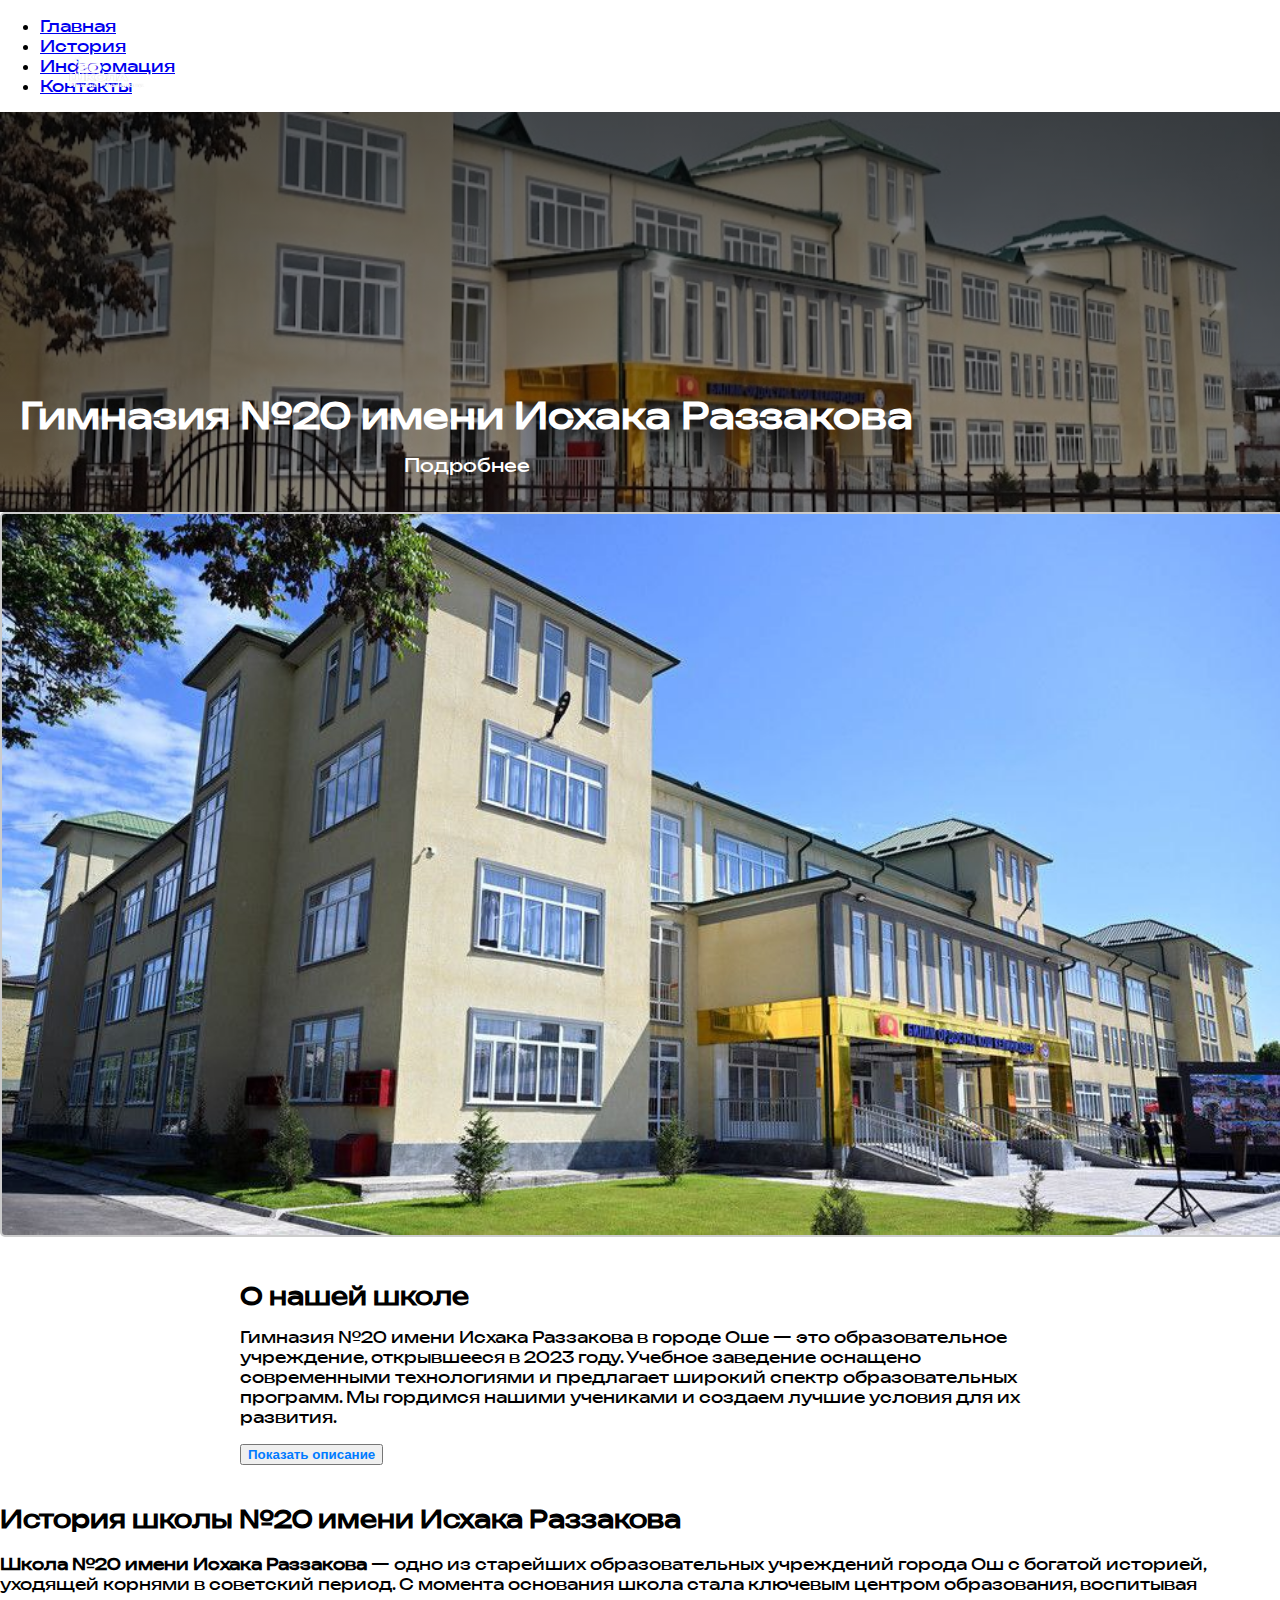
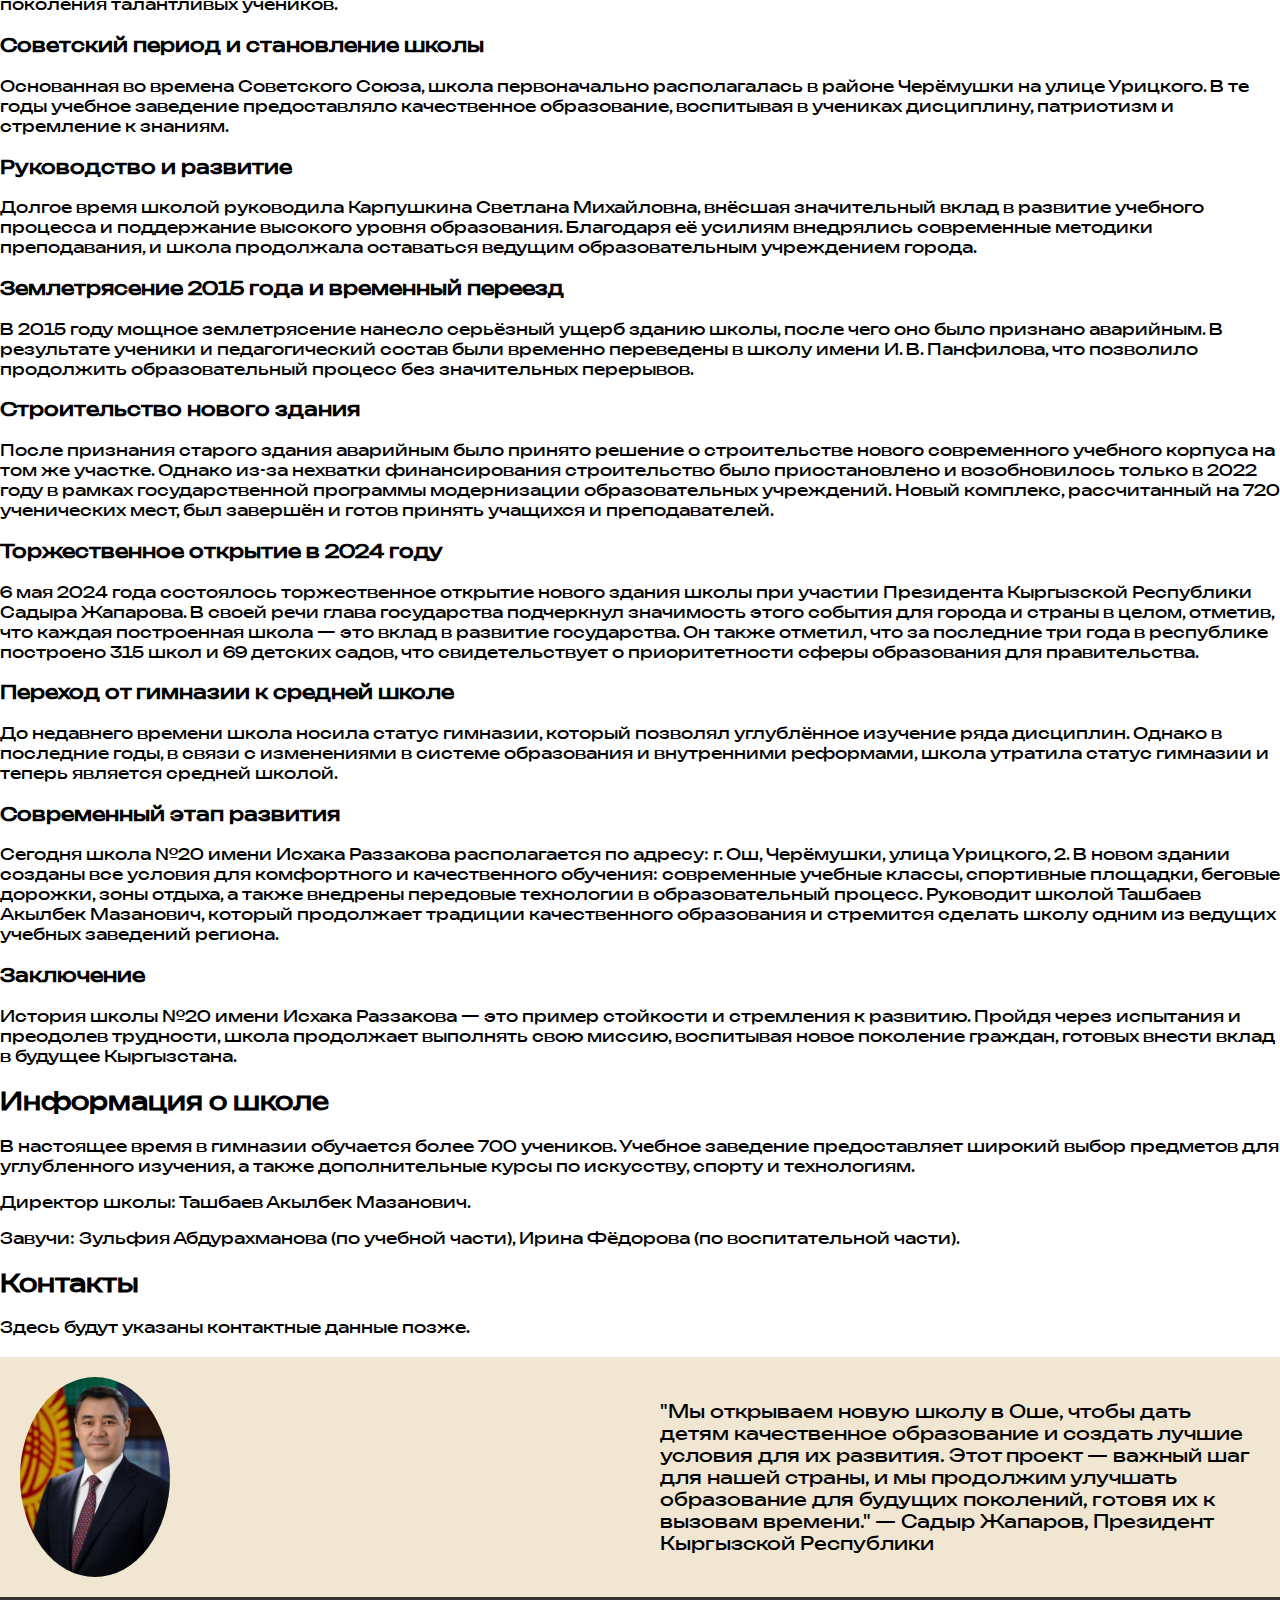
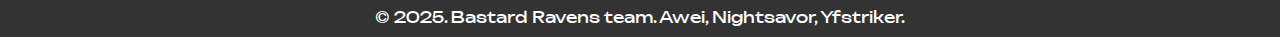
==== index.html @ 21bf3f3e "Update index.html" ====
<!DOCTYPE html>
<html lang="ru">
<head>
    <meta charset="UTF-8">
    <meta name="viewport" content="width=device-width, initial-scale=1.0">
    <title>Школа №20</title>
    <link rel="stylesheet" href="style.css">
</head>
<body>

    <!-- Меню навигации -->
    <header>
        <nav class="navbar">
            <ul>
                <li><a href="#home">Главная</a></li>
                <li><a href="#history">История</a></li>
                <li><a href="#info">Информация</a></li>
                <li><a href="#contact">Контакты</a></li>
            </ul>
        </nav>
    </header>

    <!-- Логотип -->
    <div class="logo">
        <img src="school-logo.png" alt="Школа №20">
    </div>

    <!-- Главная картинка -->
    <div class="main-image" style="background-image: url('school.jpg');">
        <div class="title">
            <h1>Гимназия №20 имени Исхака Раззакова</h1>
            <p><a href="#about-school">Подробнее</a></p>
        </div>
    </div>

    <!-- Слайдшоу -->
    <div class="slideshow-container">
        <div class="mySlides fade">
            <img src="Photo1.jpg" alt="Фотография 1">
        </div>
        <div class="mySlides fade">
            <img src="Photo2.jpg" alt="Фотография 2">
        </div>
        <div class="mySlides fade">
            <img src="school.jpg" alt="Фото школы">
        </div>
    </div>

    <!-- Блок о школе -->
    <div class="about-school" id="about-school">
        <h2>О нашей школе</h2>
        <p>Гимназия №20 имени Исхака Раззакова в городе Оше — это образовательное учреждение, открывшееся в 2023 году. Учебное заведение оснащено современными технологиями и предлагает широкий спектр образовательных программ. Мы гордимся нашими учениками и создаем лучшие условия для их развития.</p>
        <button class="full-description-toggle">Показать описание</button>
        <div class="full-description">
            <p>В день открытия гимназии, Президент Кыргызской Республики Садыр Жапаров отметил важность этого проекта для региона и страны в целом. Он подчеркнул, что образование — это основа будущего и призвал поддерживать учебный процесс на высоком уровне. Также, директор школы Ташбаев Акылбек Мазанович поблагодарил всех за поддержку и выразил уверенность в успешном развитии школы.</p>
        </div>
    </div>

    <!-- История школы -->
    <section id="history">
        <div class="section-header">
            <h2>История школы №20 имени Исхака Раззакова</h2>
        </div>
        <div class="section-content">
            <p><strong>Школа №20 имени Исхака Раззакова</strong> — одно из старейших образовательных учреждений города Ош с богатой историей, уходящей корнями в советский период. С момента основания школа стала ключевым центром образования, воспитывая поколения талантливых учеников.</p>
            <h3>Советский период и становление школы</h3>
            <p>Основанная во времена Советского Союза, школа первоначально располагалась в районе Черёмушки на улице Урицкого. В те годы учебное заведение предоставляло качественное образование, воспитывая в учениках дисциплину, патриотизм и стремление к знаниям.</p>

            <h3>Руководство и развитие</h3>
            <p>Долгое время школой руководила Карпушкина Светлана Михайловна, внёсшая значительный вклад в развитие учебного процесса и поддержание высокого уровня образования. Благодаря её усилиям внедрялись современные методики преподавания, и школа продолжала оставаться ведущим образовательным учреждением города.</p>

            <h3>Землетрясение 2015 года и временный переезд</h3>
            <p>В 2015 году мощное землетрясение нанесло серьёзный ущерб зданию школы, после чего оно было признано аварийным. В результате ученики и педагогический состав были временно переведены в школу имени И. В. Панфилова, что позволило продолжить образовательный процесс без значительных перерывов.</p>

            <h3>Строительство нового здания</h3>
            <p>После признания старого здания аварийным было принято решение о строительстве нового современного учебного корпуса на том же участке. Однако из-за нехватки финансирования строительство было приостановлено и возобновилось только в 2022 году в рамках государственной программы модернизации образовательных учреждений. Новый комплекс, рассчитанный на 720 ученических мест, был завершён и готов принять учащихся и преподавателей.</p>

            <h3>Торжественное открытие в 2024 году</h3>
            <p>6 мая 2024 года состоялось торжественное открытие нового здания школы при участии Президента Кыргызской Республики Садыра Жапарова. В своей речи глава государства подчеркнул значимость этого события для города и страны в целом, отметив, что каждая построенная школа — это вклад в развитие государства. Он также отметил, что за последние три года в республике построено 315 школ и 69 детских садов, что свидетельствует о приоритетности сферы образования для правительства.</p>

            <h3>Переход от гимназии к средней школе</h3>
            <p>До недавнего времени школа носила статус гимназии, который позволял углублённое изучение ряда дисциплин. Однако в последние годы, в связи с изменениями в системе образования и внутренними реформами, школа утратила статус гимназии и теперь является средней школой.</p>

            <h3>Современный этап развития</h3>
            <p>Сегодня школа №20 имени Исхака Раззакова располагается по адресу: г. Ош, Черёмушки, улица Урицкого, 2. В новом здании созданы все условия для комфортного и качественного обучения: современные учебные классы, спортивные площадки, беговые дорожки, зоны отдыха, а также внедрены передовые технологии в образовательный процесс. Руководит школой Ташбаев Акылбек Мазанович, который продолжает традиции качественного образования и стремится сделать школу одним из ведущих учебных заведений региона.</p>

            <h3>Заключение</h3>
            <p>История школы №20 имени Исхака Раззакова — это пример стойкости и стремления к развитию. Пройдя через испытания и преодолев трудности, школа продолжает выполнять свою миссию, воспитывая новое поколение граждан, готовых внести вклад в будущее Кыргызстана.</p>
        </div>
    </section>

    <!-- Информация о школе -->
    <section id="info">
        <div class="section-header">
            <h2>Информация о школе</h2>
        </div>
        <div class="section-content">
            <p>В настоящее время в гимназии обучается более 700 учеников. Учебное заведение предоставляет широкий выбор предметов для углубленного изучения, а также дополнительные курсы по искусству, спорту и технологиям.</p>
            <p>Директор школы: Ташбаев Акылбек Мазанович.</p>
            <p>Завучи: Зульфия Абдурахманова (по учебной части), Ирина Фёдорова (по воспитательной части).</p>
        </div>
    </section>

    <!-- Контакты -->
    <section id="contact">
        <div class="section-header">
            <h2>Контакты</h2>
        </div>
        <div class="section-content">
            <p>Здесь будут указаны контактные данные позже.</p>
        </div>
    </section>

    <!-- Фото президента с цитатой -->
    <div class="president-block">
        <img src="OgDaddy.jpg" alt="Президент" class="president-photo">
        <div class="quote">
            <p>"Мы открываем новую школу в Оше, чтобы дать детям качественное образование и создать лучшие условия для их развития. Этот проект — важный шаг для нашей страны, и мы продолжим улучшать образование для будущих поколений, готовя их к вызовам времени." — Садыр Жапаров, Президент Кыргызской Республики</p>
        </div>
    </div>

    <!-- Футер -->
    <footer>
        <p>&copy; 2025. Bastard Ravens team. Awei, Nightsavor, Yfstriker.</p>
    </footer>

    <script src="script.js"></script>
</body>
                                                                                                                                                                                                                                                                                                            </html>
---- style.css ----
/* Подключение шрифта */
@font-face {
    font-family: 'Bounded-Regular';
    src: url('Bounded-Regular.woff') format('woff');
    font-weight: normal;
    font-style: normal;
}

/* Общие стили */
body {
    font-family: 'Bounded-Regular', sans-serif;
    margin: 0;
    padding: 0;
    box-sizing: border-box;
    background-color: white;
    animation: fadeIn 0.3s ease-in-out;
}

/* Логотип */
.logo img {
    width: 150px;
    height: auto;
    position: absolute;
    top: 15px;
    left: 20px;
    z-index: 2;
}

/* Главная картинка */
.main-image {
    background-size: cover;
    background-position: center;
    height: 400px;
    position: relative;
    display: flex;
    align-items: center;
    justify-content: center;
    text-align: center;
    color: white;
}

.main-image::before {
    content: "";
    position: absolute;
    top: 0;
    left: 0;
    width: 100%;
    height: 100%;
    background: linear-gradient(to bottom, rgba(0, 0, 0, 0.6), rgba(0, 0, 0, 0.3));
    z-index: 1;
}

/* Текст поверх изображения */
.title {
    position: absolute;
    bottom: 20px;
    left: 20px;
    color: white;
    z-index: 2;
}

.title h1 {
    font-size: 36px;
    margin: 0;
}

.title p a {
    color: white;
    font-size: 18px;
    text-decoration: none;
}

/* Слайдшоу */
.slideshow-container {
    max-width: 100%;
    position: relative;
    margin: auto;
}

.mySlides {
    display: none;
    animation: slideFade 1s ease-in-out;
}

.mySlides img {
    width: 100%;
    height: auto;
    border: 2px solid #ccc;
    border-radius: 5px;
}

/* Анимация для слайдов */
@keyframes slideFade {
    from { opacity: 0; }
    to { opacity: 1; }
}

/* Блок о школе */
.about-school {
    padding: 20px;
    background-color: white;
    max-width: 800px;
    margin: auto;
}

.about-school h2 {
    font-size: 24px;
    margin-bottom: 10px;
}

.full-description-toggle {
    color: #007BFF;
    cursor: pointer;
    font-weight: bold;
}

.full-description {
    display: none;
    margin-top: 20px;
    background-color: #f0e6d2;
    padding: 10px;
}

.full-description p {
    margin: 0;
}

/* Блок президента */
.president-block {
    display: flex;
    align-items: center;
    justify-content: space-between;
    margin-top: 20px;
    background-color: #f0e6d2;
    padding: 20px;
}

.president-photo {
    width: 150px;
    height: auto;
    border-radius: 50%;
}

.quote {
    font-size: 18px;
    margin-left: 20px;
    max-width: 600px;
}

/* Футер */
footer {
    background-color: #333;
    color: white;
    text-align: center;
    padding: 10px;
}

footer p {
    margin: 0;
}

/* Анимация появления страницы */
@keyframes fadeIn {
    from { opacity: 0; }
    to { opacity: 1; }
                                                                    }
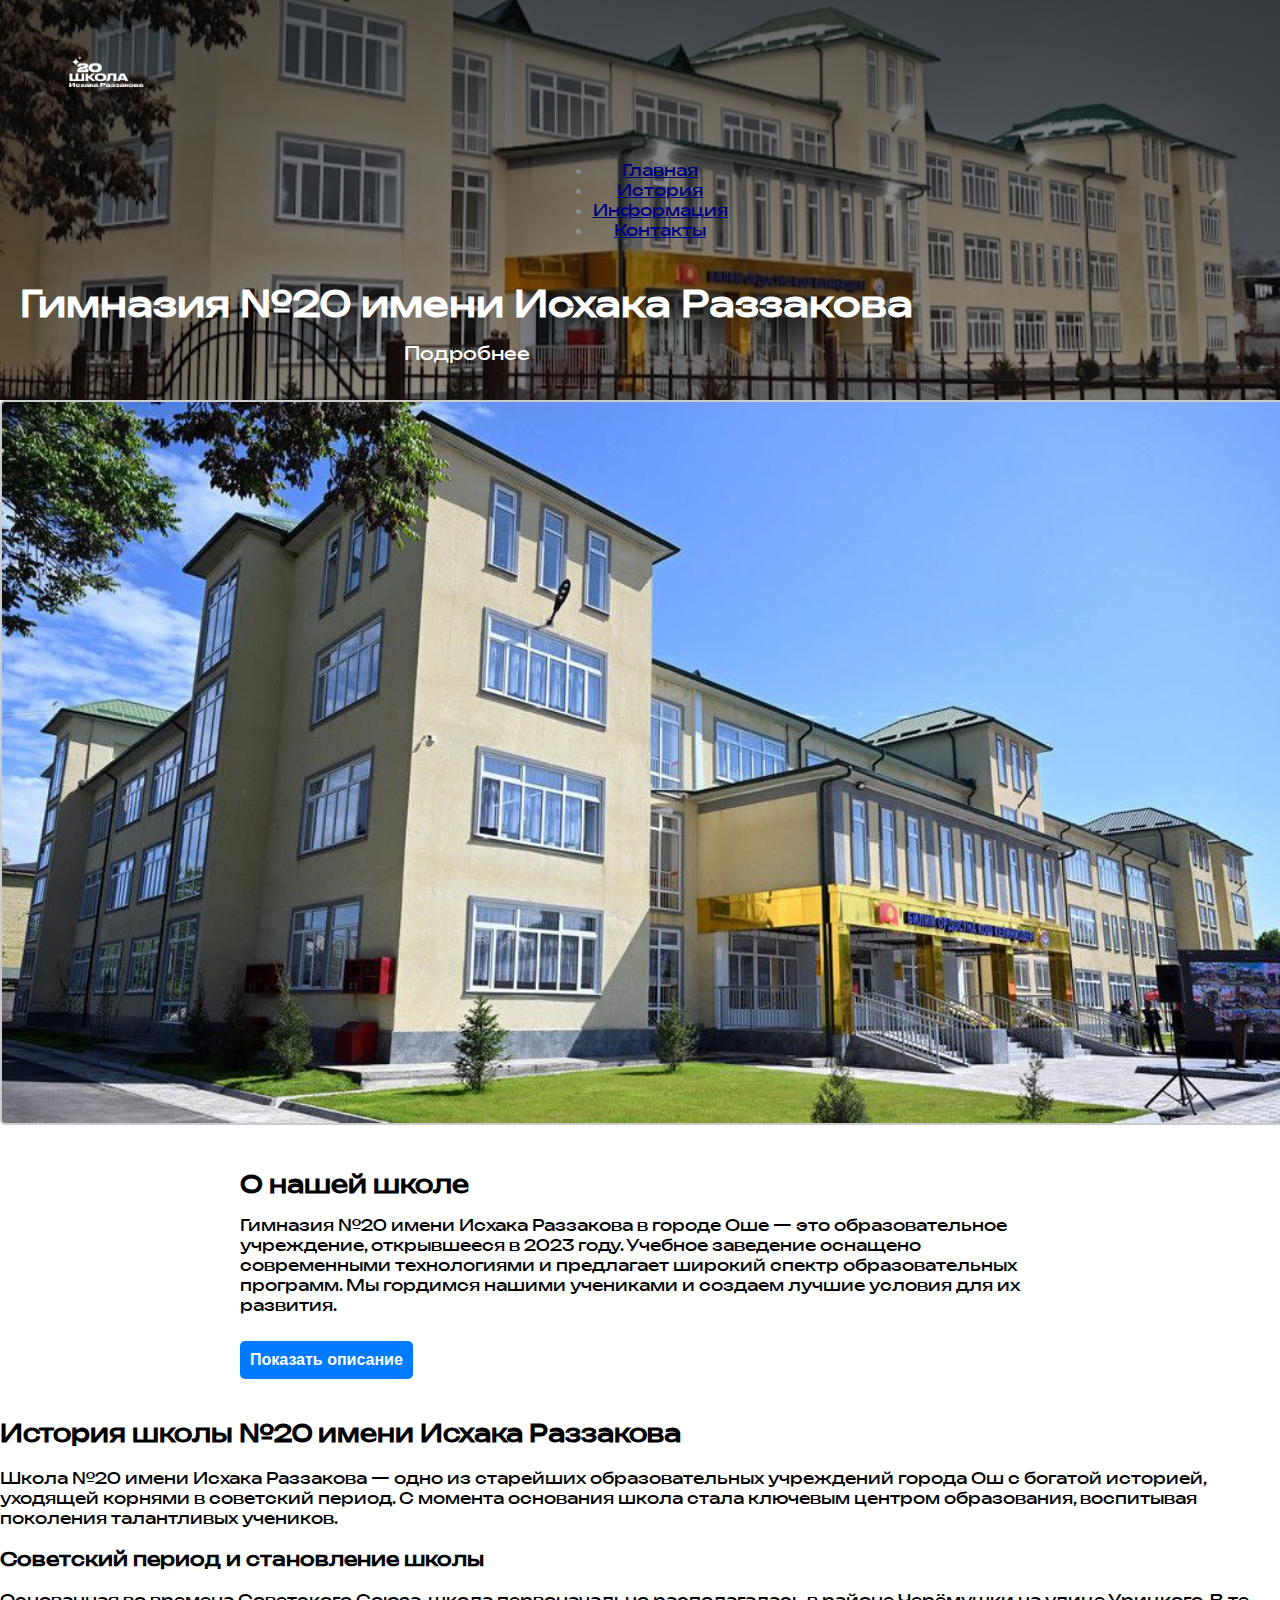
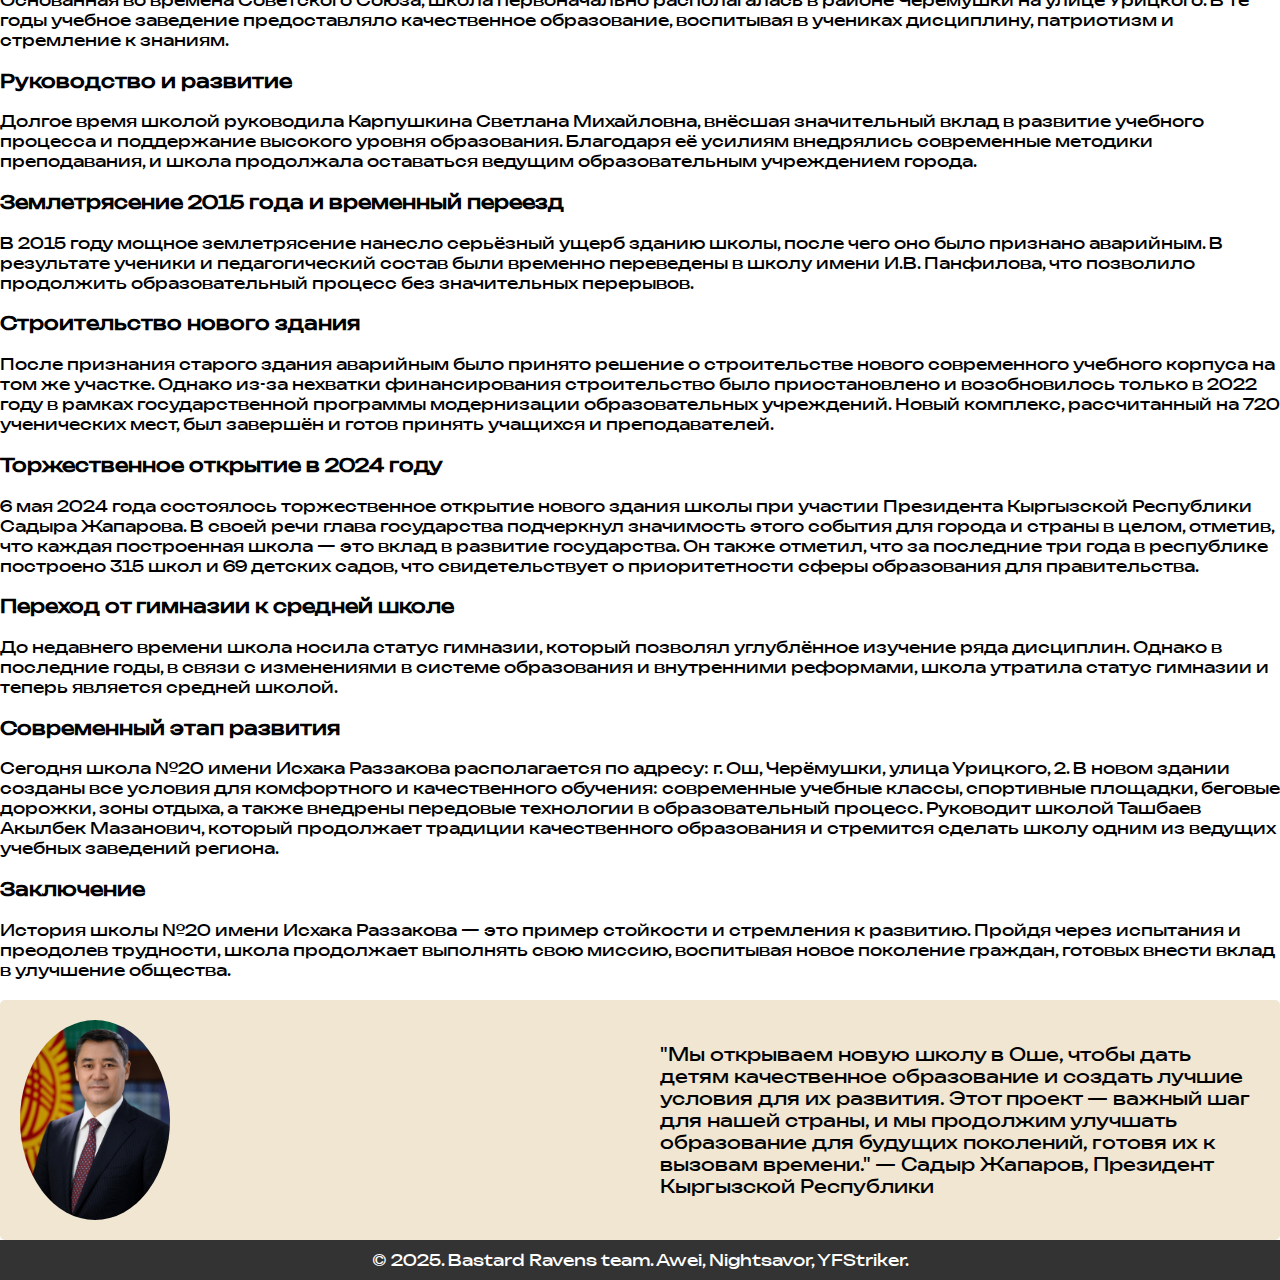
==== commit 774e3e7b: "Update index.html" ====
--- a/index.html
+++ b/index.html
@@ -8,25 +8,23 @@
 </head>
 <body>
 
-    <!-- Меню навигации -->
-    <header>
-        <nav class="navbar">
-            <ul>
-                <li><a href="#home">Главная</a></li>
-                <li><a href="#history">История</a></li>
-                <li><a href="#info">Информация</a></li>
-                <li><a href="#contact">Контакты</a></li>
-            </ul>
-        </nav>
-    </header>
-
     <!-- Логотип -->
     <div class="logo">
         <img src="school-logo.png" alt="Школа №20">
     </div>
 
-    <!-- Главная картинка -->
+    <!-- Главная картинка с меню -->
     <div class="main-image" style="background-image: url('school.jpg');">
+        <header>
+            <nav class="navbar">
+                <ul>
+                    <li><a href="#home">Главная</a></li>
+                    <li><a href="#history">История</a></li>
+                    <li><a href="#info">Информация</a></li>
+                    <li><a href="#contact">Контакты</a></li>
+                </ul>
+            </nav>
+        </header>
         <div class="title">
             <h1>Гимназия №20 имени Исхака Раззакова</h1>
             <p><a href="#about-school">Подробнее</a></p>
@@ -57,59 +55,34 @@
     </div>
 
     <!-- История школы -->
-    <section id="history">
-        <div class="section-header">
-            <h2>История школы №20 имени Исхака Раззакова</h2>
-        </div>
-        <div class="section-content">
-            <p><strong>Школа №20 имени Исхака Раззакова</strong> — одно из старейших образовательных учреждений города Ош с богатой историей, уходящей корнями в советский период. С момента основания школа стала ключевым центром образования, воспитывая поколения талантливых учеников.</p>
-            <h3>Советский период и становление школы</h3>
-            <p>Основанная во времена Советского Союза, школа первоначально располагалась в районе Черёмушки на улице Урицкого. В те годы учебное заведение предоставляло качественное образование, воспитывая в учениках дисциплину, патриотизм и стремление к знаниям.</p>
+    <div class="history" id="history">
+        <h2>История школы №20 имени Исхака Раззакова</h2>
+        <p>Школа №20 имени Исхака Раззакова — одно из старейших образовательных учреждений города Ош с богатой историей, уходящей корнями в советский период. С момента основания школа стала ключевым центром образования, воспитывая поколения талантливых учеников.</p>
 
-            <h3>Руководство и развитие</h3>
-            <p>Долгое время школой руководила Карпушкина Светлана Михайловна, внёсшая значительный вклад в развитие учебного процесса и поддержание высокого уровня образования. Благодаря её усилиям внедрялись современные методики преподавания, и школа продолжала оставаться ведущим образовательным учреждением города.</p>
+        <h3>Советский период и становление школы</h3>
+        <p>Основанная во времена Советского Союза, школа первоначально располагалась в районе Черёмушки на улице Урицкого. В те годы учебное заведение предоставляло качественное образование, воспитывая в учениках дисциплину, патриотизм и стремление к знаниям.</p>
 
-            <h3>Землетрясение 2015 года и временный переезд</h3>
-            <p>В 2015 году мощное землетрясение нанесло серьёзный ущерб зданию школы, после чего оно было признано аварийным. В результате ученики и педагогический состав были временно переведены в школу имени И. В. Панфилова, что позволило продолжить образовательный процесс без значительных перерывов.</p>
+        <h3>Руководство и развитие</h3>
+        <p>Долгое время школой руководила Карпушкина Светлана Михайловна, внёсшая значительный вклад в развитие учебного процесса и поддержание высокого уровня образования. Благодаря её усилиям внедрялись современные методики преподавания, и школа продолжала оставаться ведущим образовательным учреждением города.</p>
 
-            <h3>Строительство нового здания</h3>
-            <p>После признания старого здания аварийным было принято решение о строительстве нового современного учебного корпуса на том же участке. Однако из-за нехватки финансирования строительство было приостановлено и возобновилось только в 2022 году в рамках государственной программы модернизации образовательных учреждений. Новый комплекс, рассчитанный на 720 ученических мест, был завершён и готов принять учащихся и преподавателей.</p>
+        <h3>Землетрясение 2015 года и временный переезд</h3>
+        <p>В 2015 году мощное землетрясение нанесло серьёзный ущерб зданию школы, после чего оно было признано аварийным. В результате ученики и педагогический состав были временно переведены в школу имени И.В. Панфилова, что позволило продолжить образовательный процесс без значительных перерывов.</p>
 
-            <h3>Торжественное открытие в 2024 году</h3>
-            <p>6 мая 2024 года состоялось торжественное открытие нового здания школы при участии Президента Кыргызской Республики Садыра Жапарова. В своей речи глава государства подчеркнул значимость этого события для города и страны в целом, отметив, что каждая построенная школа — это вклад в развитие государства. Он также отметил, что за последние три года в республике построено 315 школ и 69 детских садов, что свидетельствует о приоритетности сферы образования для правительства.</p>
+        <h3>Строительство нового здания</h3>
+        <p>После признания старого здания аварийным было принято решение о строительстве нового современного учебного корпуса на том же участке. Однако из-за нехватки финансирования строительство было приостановлено и возобновилось только в 2022 году в рамках государственной программы модернизации образовательных учреждений. Новый комплекс, рассчитанный на 720 ученических мест, был завершён и готов принять учащихся и преподавателей.</p>
 
-            <h3>Переход от гимназии к средней школе</h3>
-            <p>До недавнего времени школа носила статус гимназии, который позволял углублённое изучение ряда дисциплин. Однако в последние годы, в связи с изменениями в системе образования и внутренними реформами, школа утратила статус гимназии и теперь является средней школой.</p>
+        <h3>Торжественное открытие в 2024 году</h3>
+        <p>6 мая 2024 года состоялось торжественное открытие нового здания школы при участии Президента Кыргызской Республики Садыра Жапарова. В своей речи глава государства подчеркнул значимость этого события для города и страны в целом, отметив, что каждая построенная школа — это вклад в развитие государства. Он также отметил, что за последние три года в республике построено 315 школ и 69 детских садов, что свидетельствует о приоритетности сферы образования для правительства.</p>
 
-            <h3>Современный этап развития</h3>
-            <p>Сегодня школа №20 имени Исхака Раззакова располагается по адресу: г. Ош, Черёмушки, улица Урицкого, 2. В новом здании созданы все условия для комфортного и качественного обучения: современные учебные классы, спортивные площадки, беговые дорожки, зоны отдыха, а также внедрены передовые технологии в образовательный процесс. Руководит школой Ташбаев Акылбек Мазанович, который продолжает традиции качественного образования и стремится сделать школу одним из ведущих учебных заведений региона.</p>
+        <h3>Переход от гимназии к средней школе</h3>
+        <p>До недавнего времени школа носила статус гимназии, который позволял углублённое изучение ряда дисциплин. Однако в последние годы, в связи с изменениями в системе образования и внутренними реформами, школа утратила статус гимназии и теперь является средней школой.</p>
 
-            <h3>Заключение</h3>
-            <p>История школы №20 имени Исхака Раззакова — это пример стойкости и стремления к развитию. Пройдя через испытания и преодолев трудности, школа продолжает выполнять свою миссию, воспитывая новое поколение граждан, готовых внести вклад в будущее Кыргызстана.</p>
-        </div>
-    </section>
+        <h3>Современный этап развития</h3>
+        <p>Сегодня школа №20 имени Исхака Раззакова располагается по адресу: г. Ош, Черёмушки, улица Урицкого, 2. В новом здании созданы все условия для комфортного и качественного обучения: современные учебные классы, спортивные площадки, беговые дорожки, зоны отдыха, а также внедрены передовые технологии в образовательный процесс. Руководит школой Ташбаев Акылбек Мазанович, который продолжает традиции качественного образования и стремится сделать школу одним из ведущих учебных заведений региона.</p>
 
-    <!-- Информация о школе -->
-    <section id="info">
-        <div class="section-header">
-            <h2>Информация о школе</h2>
-        </div>
-        <div class="section-content">
-            <p>В настоящее время в гимназии обучается более 700 учеников. Учебное заведение предоставляет широкий выбор предметов для углубленного изучения, а также дополнительные курсы по искусству, спорту и технологиям.</p>
-            <p>Директор школы: Ташбаев Акылбек Мазанович.</p>
-            <p>Завучи: Зульфия Абдурахманова (по учебной части), Ирина Фёдорова (по воспитательной части).</p>
-        </div>
-    </section>
-
-    <!-- Контакты -->
-    <section id="contact">
-        <div class="section-header">
-            <h2>Контакты</h2>
-        </div>
-        <div class="section-content">
-            <p>Здесь будут указаны контактные данные позже.</p>
-        </div>
-    </section>
+        <h3>Заключение</h3>
+        <p>История школы №20 имени Исхака Раззакова — это пример стойкости и стремления к развитию. Пройдя через испытания и преодолев трудности, школа продолжает выполнять свою миссию, воспитывая новое поколение граждан, готовых внести вклад в улучшение общества.</p>
+    </div>
 
     <!-- Фото президента с цитатой -->
     <div class="president-block">
@@ -119,11 +92,10 @@
         </div>
     </div>
 
-    <!-- Футер -->
     <footer>
-        <p>&copy; 2025. Bastard Ravens team. Awei, Nightsavor, Yfstriker.</p>
+        <p>&copy; 2025. Bastard Ravens team. Awei, Nightsavor, YFStriker.</p>
     </footer>
 
     <script src="script.js"></script>
 </body>
-                                                                                                                                                                                                                                                                                                            </html>
+    </html>
--- a/style.css
+++ b/style.css
@@ -8,12 +8,12 @@
 
 /* Общие стили */
 body {
-    font-family: 'Bounded-Regular', sans-serif;
+    font-family: 'Bounded-Regular', sans-serif; /* Шрифт */
     margin: 0;
     padding: 0;
     box-sizing: border-box;
     background-color: white;
-    animation: fadeIn 0.3s ease-in-out;
+    animation: fadeIn 0.3s ease-in-out; /* Плавное появление страницы */
 }
 
 /* Логотип */
@@ -70,6 +70,10 @@
     text-decoration: none;
 }
 
+.title p a:hover {
+    text-decoration: underline;
+}
+
 /* Слайдшоу */
 .slideshow-container {
     max-width: 100%;
@@ -112,6 +116,8 @@
     color: #007BFF;
     cursor: pointer;
     font-weight: bold;
+    display: inline-block;
+    margin-top: 10px;
 }
 
 .full-description {
@@ -133,6 +139,7 @@
     margin-top: 20px;
     background-color: #f0e6d2;
     padding: 20px;
+    border-radius: 5px;
 }
 
 .president-photo {
@@ -163,4 +170,51 @@
 @keyframes fadeIn {
     from { opacity: 0; }
     to { opacity: 1; }
-                                                                    }
+}
+
+/* Плавные переходы для всех элементов */
+* {
+    transition: all 0.3s ease-in-out;
+}
+
+/* Стиль для кнопок с текстами */
+button, .full-description-toggle {
+    cursor: pointer;
+    font-size: 16px;
+    padding: 10px;
+    border: none;
+    background-color: #007BFF;
+    color: white;
+    border-radius: 5px;
+}
+
+button:hover, .full-description-toggle:hover {
+    background-color: #0056b3;
+}
+
+/* Мобильная адаптация */
+@media screen and (max-width: 768px) {
+    .main-image {
+        height: 300px;
+    }
+
+    .title h1 {
+        font-size: 28px;
+    }
+
+    .title p a {
+        font-size: 16px;
+    }
+
+    .slideshow-container {
+        margin-top: 20px;
+    }
+
+    .about-school h2 {
+        font-size: 20px;
+    }
+
+    .quote {
+        font-size: 16px;
+    }
+    }
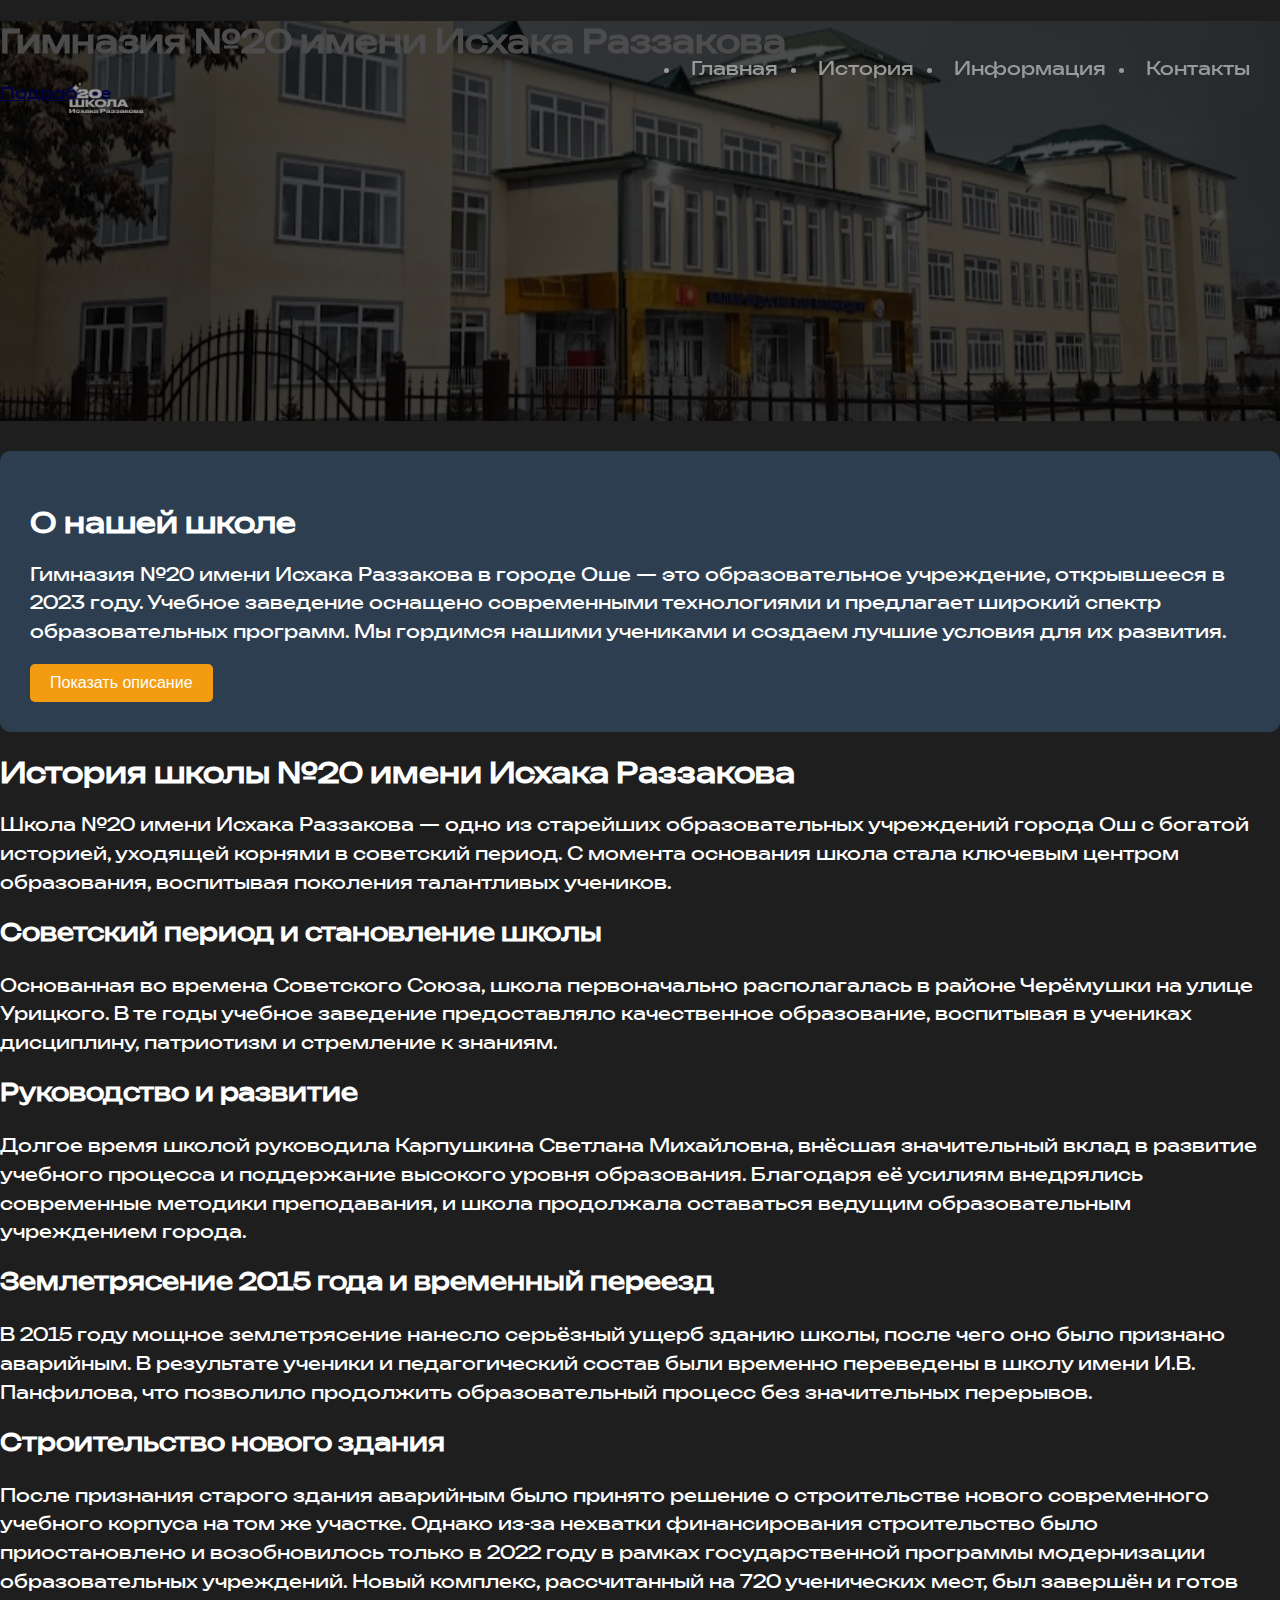
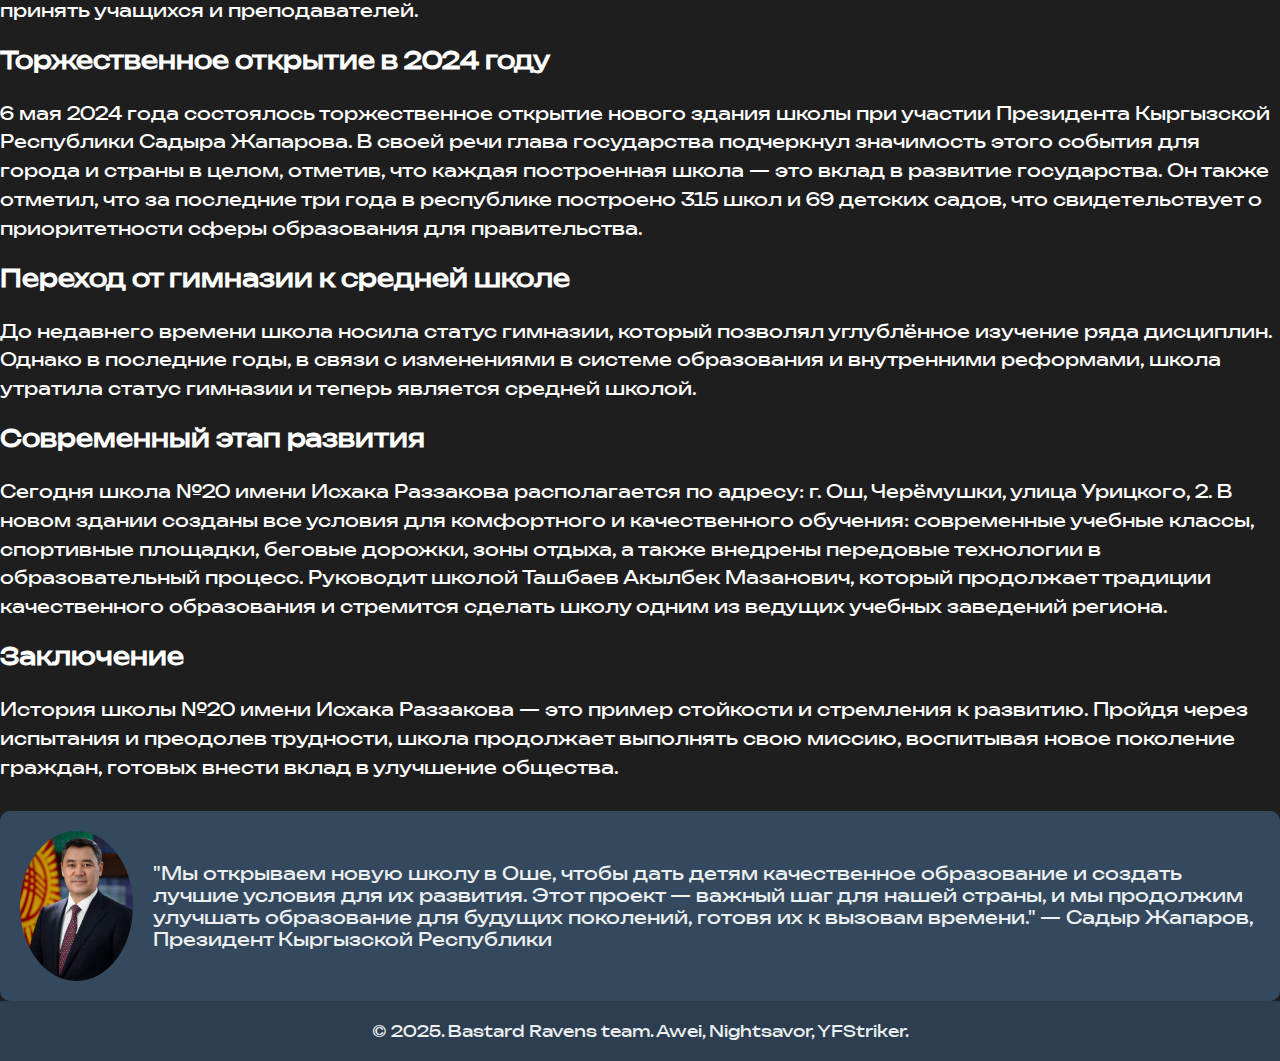
==== commit 0dcf4366: "Update index.html" ====
--- a/index.html
+++ b/index.html
@@ -8,26 +8,32 @@
 </head>
 <body>
 
-    <!-- Логотип -->
-    <div class="logo">
-        <img src="school-logo.png" alt="Школа №20">
-    </div>
-
     <!-- Главная картинка с меню -->
     <div class="main-image" style="background-image: url('school.jpg');">
-        <header>
-            <nav class="navbar">
-                <ul>
-                    <li><a href="#home">Главная</a></li>
-                    <li><a href="#history">История</a></li>
-                    <li><a href="#info">Информация</a></li>
-                    <li><a href="#contact">Контакты</a></li>
-                </ul>
-            </nav>
-        </header>
-        <div class="title">
-            <h1>Гимназия №20 имени Исхака Раззакова</h1>
-            <p><a href="#about-school">Подробнее</a></p>
+        <!-- Контейнер для логотипа, меню и текста -->
+        <div class="overlay-content">
+            <!-- Логотип -->
+            <div class="logo">
+                <img src="school-logo.png" alt="Школа №20">
+            </div>
+
+            <!-- Меню -->
+            <header>
+                <nav class="navbar">
+                    <ul>
+                        <li><a href="#home">Главная</a></li>
+                        <li><a href="#history">История</a></li>
+                        <li><a href="#info">Информация</a></li>
+                        <li><a href="#contact">Контакты</a></li>
+                    </ul>
+                </nav>
+            </header>
+
+            <!-- Текст с названием школы и ссылкой -->
+            <div class="title">
+                <h1>Гимназия №20 имени Исхака Раззакова</h1>
+                <p><a href="#about-school">Подробнее</a></p>
+            </div>
         </div>
     </div>
 
--- a/style.css
+++ b/style.css
@@ -1,4 +1,4 @@
-/* Подключение шрифта */
+/* Подключаем шрифт Bounded-Regular */
 @font-face {
     font-family: 'Bounded-Regular';
     src: url('Bounded-Regular.woff') format('woff');
@@ -6,215 +6,238 @@
     font-style: normal;
 }
 
-/* Общие стили */
+/* Основные стили */
 body {
-    font-family: 'Bounded-Regular', sans-serif; /* Шрифт */
+    font-family: 'Bounded-Regular', sans-serif;
+    background-color: #1e1e1e;
+    color: white;
     margin: 0;
     padding: 0;
-    box-sizing: border-box;
-    background-color: white;
-    animation: fadeIn 0.3s ease-in-out; /* Плавное появление страницы */
 }
 
 /* Логотип */
 .logo img {
-    width: 150px;
-    height: auto;
+    width: 150px; /* Уменьшаем логотип */
     position: absolute;
-    top: 15px;
+    top: 20px;
     left: 20px;
-    z-index: 2;
-}
-
-/* Главная картинка */
+    z-index: 10; /* Логотип всегда сверху */
+}
+
+/* Главная картинка с меню */
 .main-image {
     background-size: cover;
     background-position: center;
     height: 400px;
     position: relative;
-    display: flex;
-    align-items: center;
-    justify-content: center;
-    text-align: center;
-    color: white;
-}
-
-.main-image::before {
+    filter: brightness(0.6); /* Затемнение фона */
+    z-index: 1; /* Фото на заднем плане */
+}
+
+/* Полупрозрачный слой для затемнения */
+.main-image::after {
     content: "";
     position: absolute;
     top: 0;
     left: 0;
     width: 100%;
     height: 100%;
-    background: linear-gradient(to bottom, rgba(0, 0, 0, 0.6), rgba(0, 0, 0, 0.3));
-    z-index: 1;
-}
-
-/* Текст поверх изображения */
-.title {
+    background: rgba(0, 0, 0, 0.5); /* Затемнение */
+    z-index: 5; /* Это слой затемнения, он должен быть ниже элементов */
+}
+
+/* Меню */
+.navbar {
+    display: flex;
+    justify-content: flex-end; /* Меню справа */
+    list-style: none;
+    padding: 0;
+    margin: 0;
     position: absolute;
-    bottom: 20px;
-    left: 20px;
+    top: 20px;
+    right: 20px;
+    z-index: 10; /* Меню поверх фона */
+}
+
+.navbar ul {
+    display: flex;
+}
+
+.navbar li {
+    margin-left: 20px;
+}
+
+.navbar a {
+    text-decoration: none;
     color: white;
-    z-index: 2;
-}
-
-.title h1 {
-    font-size: 36px;
-    margin: 0;
-}
-
-.title p a {
-    color: white;
-    font-size: 18px;
-    text-decoration: none;
-}
-
-.title p a:hover {
-    text-decoration: underline;
+    font-size: 18px;
+    padding: 10px;
+    transition: color 0.3s ease;
+}
+
+.navbar a:hover {
+    color: #f39c12;
 }
 
 /* Слайдшоу */
 .slideshow-container {
+    position: relative;
+    margin: 30px 0;
     max-width: 100%;
-    position: relative;
-    margin: auto;
 }
 
 .mySlides {
     display: none;
-    animation: slideFade 1s ease-in-out;
 }
 
 .mySlides img {
     width: 100%;
     height: auto;
-    border: 2px solid #ccc;
-    border-radius: 5px;
-}
-
-/* Анимация для слайдов */
-@keyframes slideFade {
-    from { opacity: 0; }
-    to { opacity: 1; }
+    border-radius: 10px;
 }
 
 /* Блок о школе */
 .about-school {
-    padding: 20px;
-    background-color: white;
-    max-width: 800px;
-    margin: auto;
+    padding: 30px;
+    background-color: #2c3e50;
+    margin: 20px 0;
+    border-radius: 10px;
 }
 
 .about-school h2 {
-    font-size: 24px;
-    margin-bottom: 10px;
-}
-
+    font-size: 28px;
+    margin-bottom: 20px;
+}
+
+.about-school p {
+    font-size: 18px;
+    line-height: 1.6;
+}
+
+/* Кнопка для показа полного описания */
 .full-description-toggle {
-    color: #007BFF;
+    background-color: #f39c12;
+    color: white;
+    padding: 10px 20px;
+    border: none;
+    border-radius: 5px;
     cursor: pointer;
-    font-weight: bold;
-    display: inline-block;
-    margin-top: 10px;
-}
-
+    font-size: 16px;
+}
+
+.full-description-toggle:hover {
+    background-color: #e67e22;
+}
+
+/* Скрытое описание */
 .full-description {
     display: none;
     margin-top: 20px;
-    background-color: #f0e6d2;
-    padding: 10px;
-}
-
-.full-description p {
-    margin: 0;
-}
-
-/* Блок президента */
+    font-size: 16px;
+    color: #ecf0f1;
+}
+
+/* История школы */
+.history h2 {
+    font-size: 28px;
+    margin-bottom: 20px;
+}
+
+.history h3 {
+    font-size: 24px;
+    margin-top: 20px;
+}
+
+.history p {
+    font-size: 18px;
+    line-height: 1.6;
+}
+
+/* Фото президента с цитатой */
 .president-block {
     display: flex;
     align-items: center;
-    justify-content: space-between;
-    margin-top: 20px;
-    background-color: #f0e6d2;
+    justify-content: flex-start;
+    margin-top: 30px;
     padding: 20px;
-    border-radius: 5px;
+    background-color: #34495e;
+    border-radius: 10px;
 }
 
 .president-photo {
     width: 150px;
-    height: auto;
+    height: 150px;
     border-radius: 50%;
-}
-
-.quote {
-    font-size: 18px;
-    margin-left: 20px;
-    max-width: 600px;
-}
-
-/* Футер */
+    margin-right: 20px;
+}
+
+.quote p {
+    font-size: 18px;
+    color: #ecf0f1;
+    margin: 0;
+}
+
+/* Подвал */
 footer {
-    background-color: #333;
-    color: white;
+    background-color: #2c3e50;
     text-align: center;
-    padding: 10px;
+    padding: 20px;
+    font-size: 16px;
+    color: #ecf0f1;
 }
 
 footer p {
     margin: 0;
 }
 
-/* Анимация появления страницы */
-@keyframes fadeIn {
-    from { opacity: 0; }
-    to { opacity: 1; }
-}
-
-/* Плавные переходы для всех элементов */
-* {
-    transition: all 0.3s ease-in-out;
-}
-
-/* Стиль для кнопок с текстами */
-button, .full-description-toggle {
-    cursor: pointer;
-    font-size: 16px;
-    padding: 10px;
-    border: none;
-    background-color: #007BFF;
-    color: white;
-    border-radius: 5px;
-}
-
-button:hover, .full-description-toggle:hover {
-    background-color: #0056b3;
-}
-
-/* Мобильная адаптация */
+/* Адаптивность для мобильных устройств */
 @media screen and (max-width: 768px) {
+    /* Логотип */
+    .logo img {
+        width: 120px;
+        top: 10px;
+        left: 10px;
+    }
+
+    /* Главная картинка */
     .main-image {
         height: 300px;
     }
 
-    .title h1 {
-        font-size: 28px;
-    }
-
-    .title p a {
-        font-size: 16px;
-    }
-
-    .slideshow-container {
-        margin-top: 20px;
-    }
-
-    .about-school h2 {
-        font-size: 20px;
-    }
-
-    .quote {
-        font-size: 16px;
-    }
-    }
+    /* Меню */
+    .navbar {
+        position: relative;
+        justify-content: center;
+        padding-top: 20px;
+    }
+
+    .navbar ul {
+        flex-direction: column;
+    }
+
+    .navbar li {
+        margin-left: 0;
+        margin-bottom: 10px;
+    }
+
+    /* Слайды */
+    .mySlides img {
+        height: 250px; /* Уменьшаем размер изображений на мобильных */
+    }
+
+    /* Блок о школе */
+    .about-school {
+        padding: 20px;
+    }
+
+    /* Фото президента */
+    .president-photo {
+        width: 120px;
+        height: 120px;
+    }
+
+    /* Подвал */
+    footer {
+        padding: 15px;
+    }
+    }
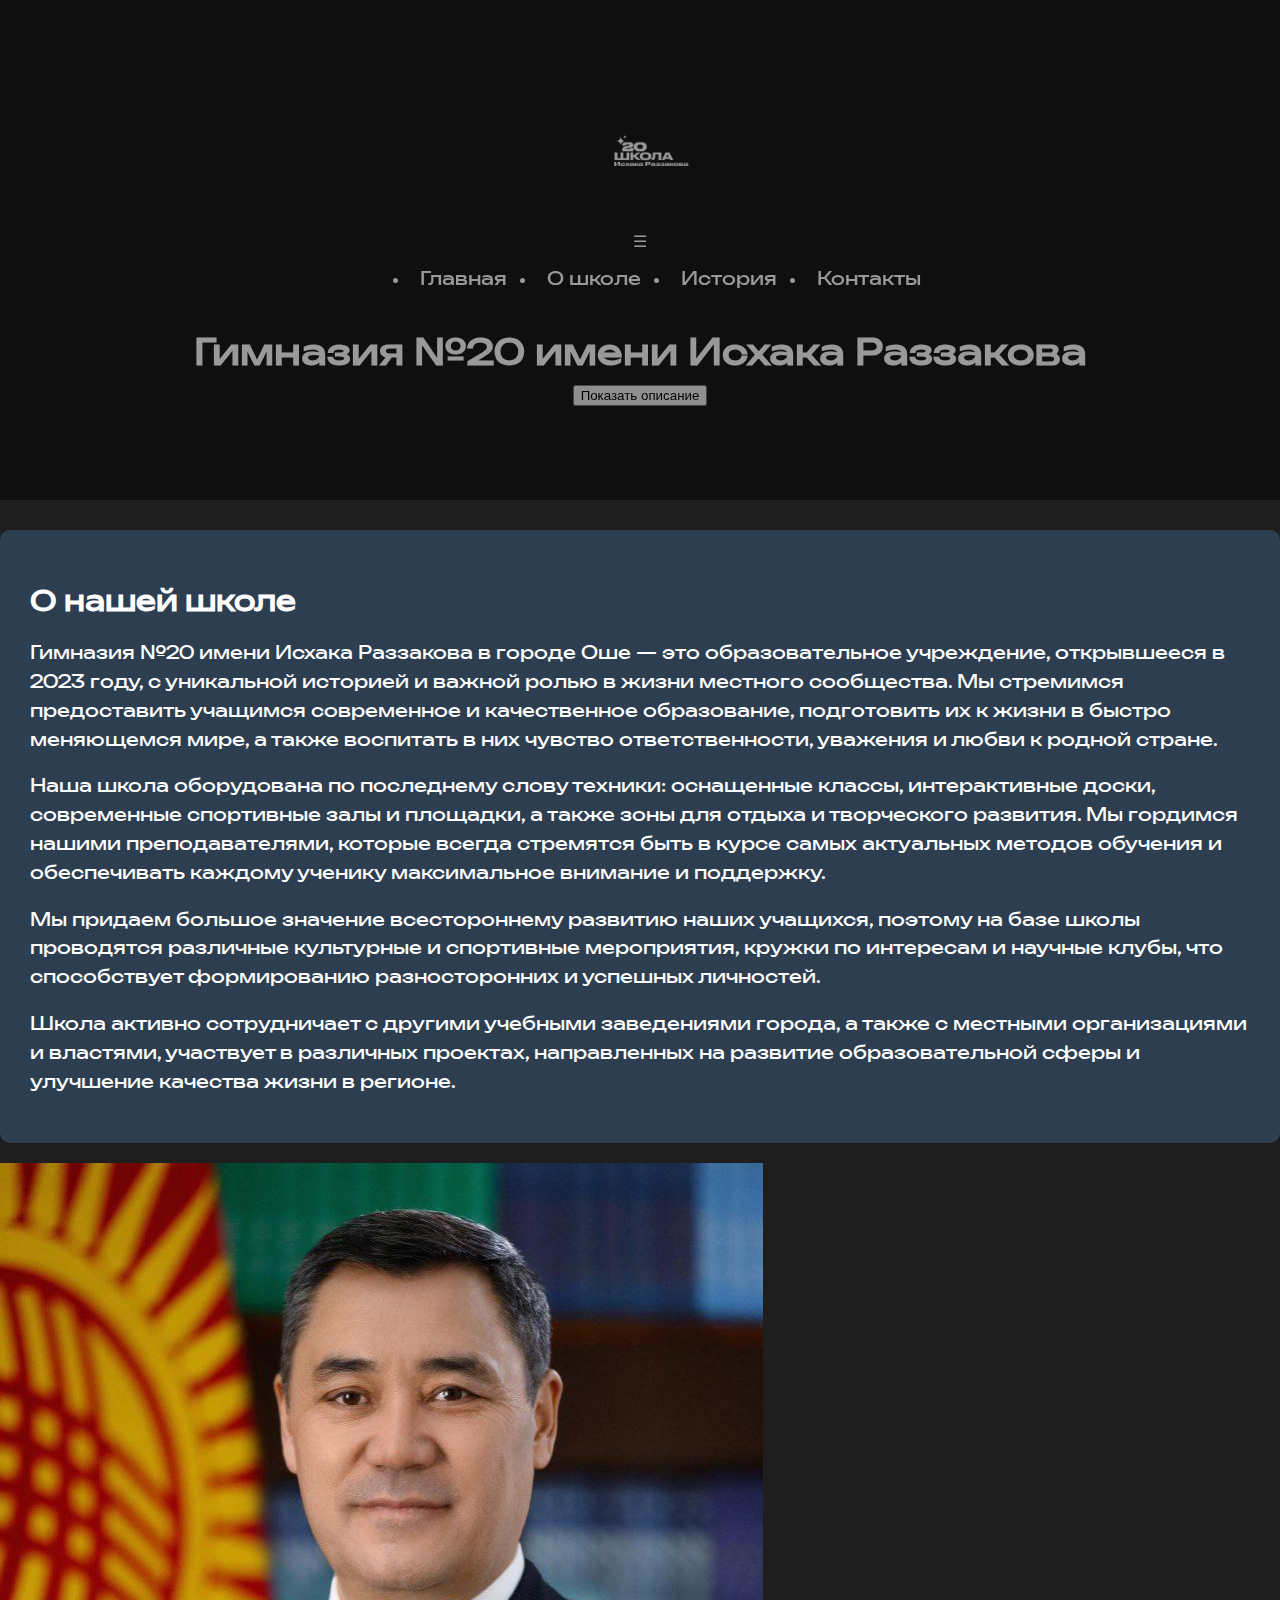
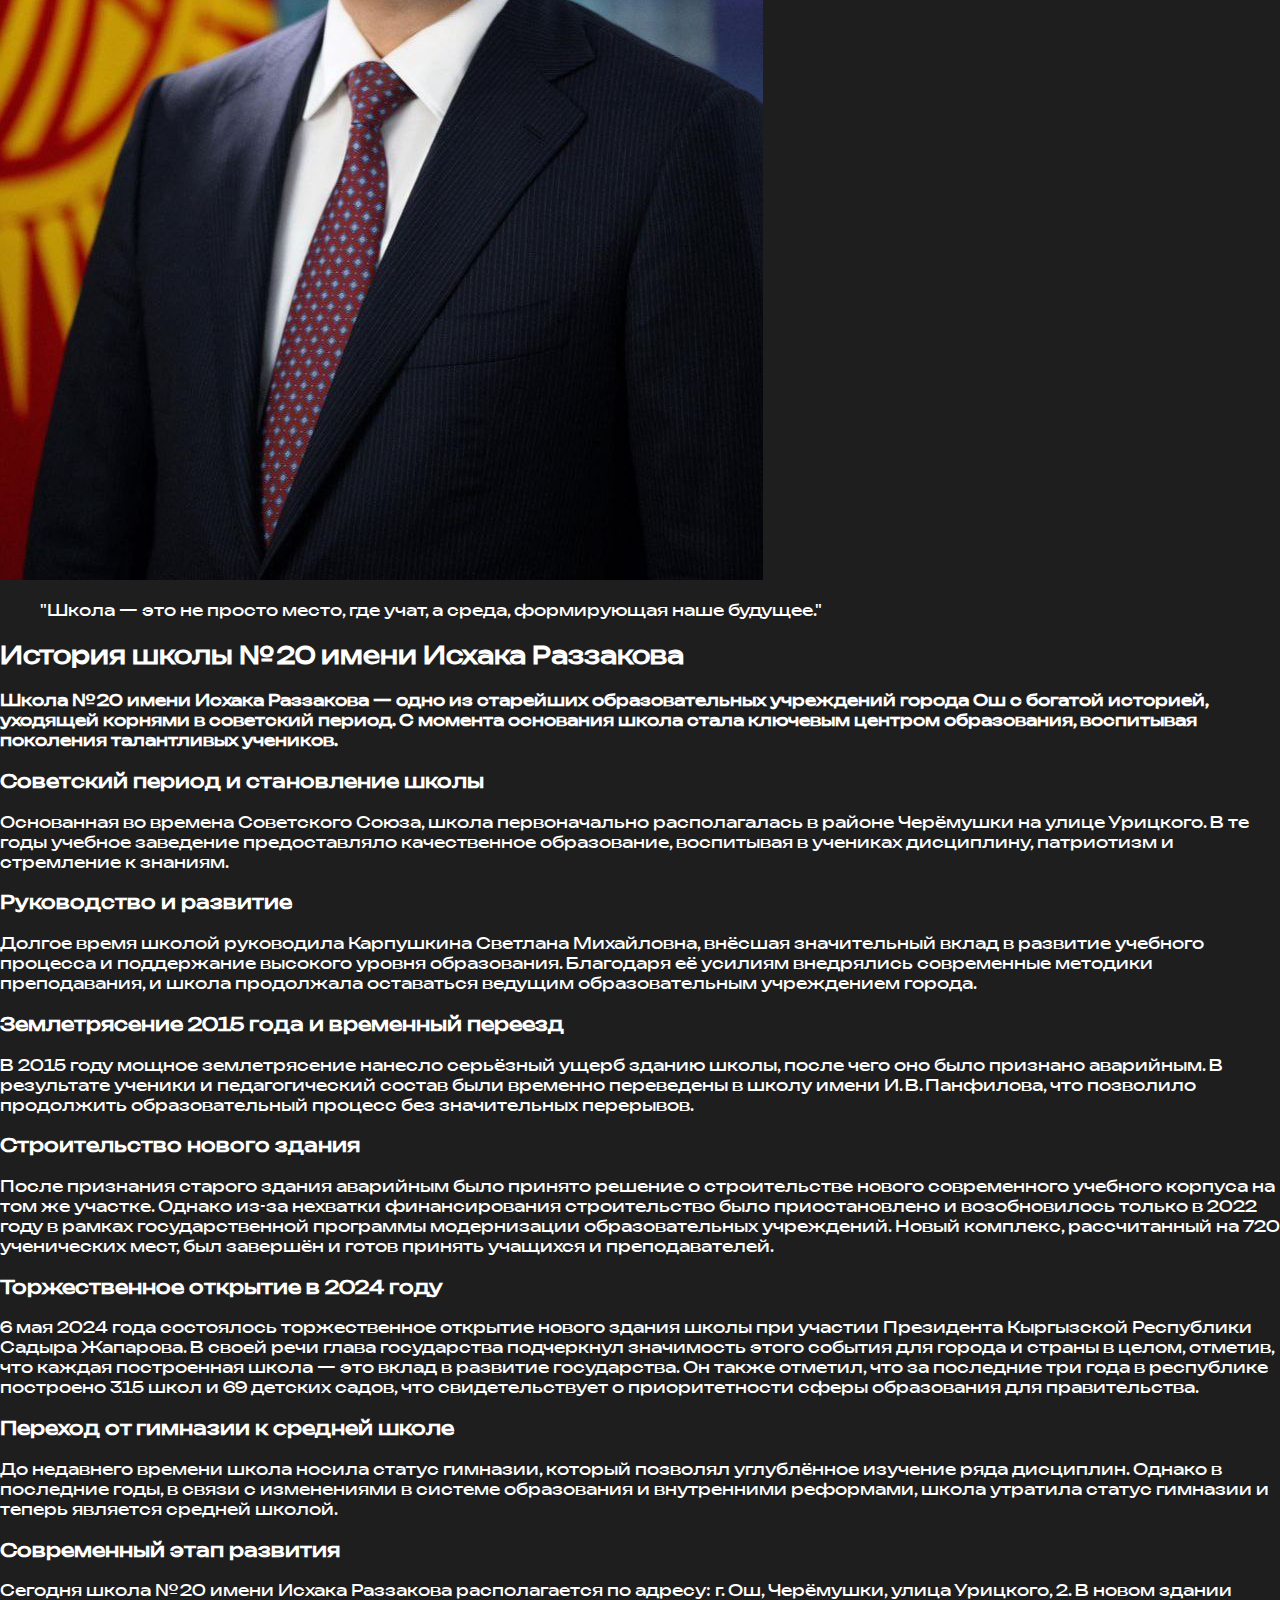
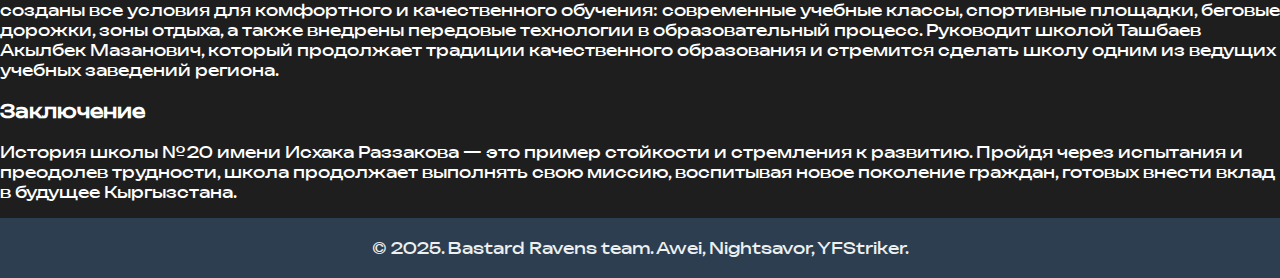
==== commit 4abade10: "Update index.html" ====
--- a/index.html
+++ b/index.html
@@ -1,39 +1,42 @@
+
+
 <!DOCTYPE html>
 <html lang="ru">
 <head>
     <meta charset="UTF-8">
     <meta name="viewport" content="width=device-width, initial-scale=1.0">
-    <title>Школа №20</title>
+    <title>Гимназия №20</title>
     <link rel="stylesheet" href="style.css">
+    <script defer src="script.js"></script>
 </head>
 <body>
 
-    <!-- Главная картинка с меню -->
-    <div class="main-image" style="background-image: url('school.jpg');">
-        <!-- Контейнер для логотипа, меню и текста -->
+    <!-- Главная картинка с затемнением -->
+    <div class="main-image">
         <div class="overlay-content">
+
             <!-- Логотип -->
             <div class="logo">
                 <img src="school-logo.png" alt="Школа №20">
             </div>
 
-            <!-- Меню -->
-            <header>
-                <nav class="navbar">
-                    <ul>
-                        <li><a href="#home">Главная</a></li>
-                        <li><a href="#history">История</a></li>
-                        <li><a href="#info">Информация</a></li>
-                        <li><a href="#contact">Контакты</a></li>
-                    </ul>
-                </nav>
-            </header>
+            <!-- Гамбургер-меню -->
+            <div class="menu-toggle" id="menu-toggle">&#9776;</div>
+            <nav class="navbar" id="navbar">
+                <ul>
+                    <li><a href="#home">Главная</a></li>
+                    <li><a href="#about-school">О школе</a></li>
+                    <li><a href="#history">История</a></li>
+                    <li><a href="#contact">Контакты</a></li>
+                </ul>
+            </nav>
 
-            <!-- Текст с названием школы и ссылкой -->
+            <!-- Текст с названием школы -->
             <div class="title">
                 <h1>Гимназия №20 имени Исхака Раззакова</h1>
-                <p><a href="#about-school">Подробнее</a></p>
+                <button id="show-description">Показать описание</button>
             </div>
+
         </div>
     </div>
 
@@ -50,20 +53,25 @@
         </div>
     </div>
 
-    <!-- Блок о школе -->
+    <!-- О школе -->
     <div class="about-school" id="about-school">
         <h2>О нашей школе</h2>
-        <p>Гимназия №20 имени Исхака Раззакова в городе Оше — это образовательное учреждение, открывшееся в 2023 году. Учебное заведение оснащено современными технологиями и предлагает широкий спектр образовательных программ. Мы гордимся нашими учениками и создаем лучшие условия для их развития.</p>
-        <button class="full-description-toggle">Показать описание</button>
-        <div class="full-description">
-            <p>В день открытия гимназии, Президент Кыргызской Республики Садыр Жапаров отметил важность этого проекта для региона и страны в целом. Он подчеркнул, что образование — это основа будущего и призвал поддерживать учебный процесс на высоком уровне. Также, директор школы Ташбаев Акылбек Мазанович поблагодарил всех за поддержку и выразил уверенность в успешном развитии школы.</p>
-        </div>
+        <p>Гимназия №20 имени Исхака Раззакова в городе Оше — это образовательное учреждение, открывшееся в 2023 году, с уникальной историей и важной ролью в жизни местного сообщества. Мы стремимся предоставить учащимся современное и качественное образование, подготовить их к жизни в быстро меняющемся мире, а также воспитать в них чувство ответственности, уважения и любви к родной стране.</p>
+        <p>Наша школа оборудована по последнему слову техники: оснащенные классы, интерактивные доски, современные спортивные залы и площадки, а также зоны для отдыха и творческого развития. Мы гордимся нашими преподавателями, которые всегда стремятся быть в курсе самых актуальных методов обучения и обеспечивать каждому ученику максимальное внимание и поддержку.</p>
+        <p>Мы придаем большое значение всестороннему развитию наших учащихся, поэтому на базе школы проводятся различные культурные и спортивные мероприятия, кружки по интересам и научные клубы, что способствует формированию разносторонних и успешных личностей.</p>
+        <p>Школа активно сотрудничает с другими учебными заведениями города, а также с местными организациями и властями, участвует в различных проектах, направленных на развитие образовательной сферы и улучшение качества жизни в регионе.</p>
+    </div>
+
+    <!-- Цитата президента -->
+    <div class="quote">
+        <img src="OgDaddy.jpg" alt="Президент" class="president-photo">
+        <blockquote>"Школа — это не просто место, где учат, а среда, формирующая наше будущее."</blockquote>
     </div>
 
     <!-- История школы -->
     <div class="history" id="history">
-        <h2>История школы №20 имени Исхака Раззакова</h2>
-        <p>Школа №20 имени Исхака Раззакова — одно из старейших образовательных учреждений города Ош с богатой историей, уходящей корнями в советский период. С момента основания школа стала ключевым центром образования, воспитывая поколения талантливых учеников.</p>
+        <h2>История школы № 20 имени Исхака Раззакова</h2>
+        <p><strong>Школа № 20 имени Исхака Раззакова — одно из старейших образовательных учреждений города Ош с богатой историей, уходящей корнями в советский период. С момента основания школа стала ключевым центром образования, воспитывая поколения талантливых учеников.</strong></p>
 
         <h3>Советский период и становление школы</h3>
         <p>Основанная во времена Советского Союза, школа первоначально располагалась в районе Черёмушки на улице Урицкого. В те годы учебное заведение предоставляло качественное образование, воспитывая в учениках дисциплину, патриотизм и стремление к знаниям.</p>
@@ -72,7 +80,7 @@
         <p>Долгое время школой руководила Карпушкина Светлана Михайловна, внёсшая значительный вклад в развитие учебного процесса и поддержание высокого уровня образования. Благодаря её усилиям внедрялись современные методики преподавания, и школа продолжала оставаться ведущим образовательным учреждением города.</p>
 
         <h3>Землетрясение 2015 года и временный переезд</h3>
-        <p>В 2015 году мощное землетрясение нанесло серьёзный ущерб зданию школы, после чего оно было признано аварийным. В результате ученики и педагогический состав были временно переведены в школу имени И.В. Панфилова, что позволило продолжить образовательный процесс без значительных перерывов.</p>
+        <p>В 2015 году мощное землетрясение нанесло серьёзный ущерб зданию школы, после чего оно было признано аварийным. В результате ученики и педагогический состав были временно переведены в школу имени И. В. Панфилова, что позволило продолжить образовательный процесс без значительных перерывов.</p>
 
         <h3>Строительство нового здания</h3>
         <p>После признания старого здания аварийным было принято решение о строительстве нового современного учебного корпуса на том же участке. Однако из-за нехватки финансирования строительство было приостановлено и возобновилось только в 2022 году в рамках государственной программы модернизации образовательных учреждений. Новый комплекс, рассчитанный на 720 ученических мест, был завершён и готов принять учащихся и преподавателей.</p>
@@ -84,24 +92,16 @@
         <p>До недавнего времени школа носила статус гимназии, который позволял углублённое изучение ряда дисциплин. Однако в последние годы, в связи с изменениями в системе образования и внутренними реформами, школа утратила статус гимназии и теперь является средней школой.</p>
 
         <h3>Современный этап развития</h3>
-        <p>Сегодня школа №20 имени Исхака Раззакова располагается по адресу: г. Ош, Черёмушки, улица Урицкого, 2. В новом здании созданы все условия для комфортного и качественного обучения: современные учебные классы, спортивные площадки, беговые дорожки, зоны отдыха, а также внедрены передовые технологии в образовательный процесс. Руководит школой Ташбаев Акылбек Мазанович, который продолжает традиции качественного образования и стремится сделать школу одним из ведущих учебных заведений региона.</p>
+        <p>Сегодня школа № 20 имени Исхака Раззакова располагается по адресу: г. Ош, Черёмушки, улица Урицкого, 2. В новом здании созданы все условия для комфортного и качественного обучения: современные учебные классы, спортивные площадки, беговые дорожки, зоны отдыха, а также внедрены передовые технологии в образовательный процесс. Руководит школой Ташбаев Акылбек Мазанович, который продолжает традиции качественного образования и стремится сделать школу одним из ведущих учебных заведений региона.</p>
 
         <h3>Заключение</h3>
-        <p>История школы №20 имени Исхака Раззакова — это пример стойкости и стремления к развитию. Пройдя через испытания и преодолев трудности, школа продолжает выполнять свою миссию, воспитывая новое поколение граждан, готовых внести вклад в улучшение общества.</p>
+        <p>История школы № 20 имени Исхака Раззакова — это пример стойкости и стремления к развитию. Пройдя через испытания и преодолев трудности, школа продолжает выполнять свою миссию, воспитывая новое поколение граждан, готовых внести вклад в будущее Кыргызстана.</p>
     </div>
 
-    <!-- Фото президента с цитатой -->
-    <div class="president-block">
-        <img src="OgDaddy.jpg" alt="Президент" class="president-photo">
-        <div class="quote">
-            <p>"Мы открываем новую школу в Оше, чтобы дать детям качественное образование и создать лучшие условия для их развития. Этот проект — важный шаг для нашей страны, и мы продолжим улучшать образование для будущих поколений, готовя их к вызовам времени." — Садыр Жапаров, Президент Кыргызской Республики</p>
-        </div>
-    </div>
-
+    <!-- Подвал -->
     <footer>
         <p>&copy; 2025. Bastard Ravens team. Awei, Nightsavor, YFStriker.</p>
     </footer>
 
-    <script src="script.js"></script>
 </body>
-    </html>
+</html>
--- a/style.css
+++ b/style.css
@@ -1,4 +1,4 @@
-/* Подключаем шрифт Bounded-Regular */
+/* Подключение шрифта .woff */
 @font-face {
     font-family: 'Bounded-Regular';
     src: url('Bounded-Regular.woff') format('woff');
@@ -9,29 +9,19 @@
 /* Основные стили */
 body {
     font-family: 'Bounded-Regular', sans-serif;
+    margin: 0;
+    padding: 0;
     background-color: #1e1e1e;
     color: white;
-    margin: 0;
-    padding: 0;
-}
-
-/* Логотип */
-.logo img {
-    width: 150px; /* Уменьшаем логотип */
-    position: absolute;
-    top: 20px;
-    left: 20px;
-    z-index: 10; /* Логотип всегда сверху */
 }
 
 /* Главная картинка с меню */
 .main-image {
     background-size: cover;
     background-position: center;
-    height: 400px;
+    height: 500px;
     position: relative;
     filter: brightness(0.6); /* Затемнение фона */
-    z-index: 1; /* Фото на заднем плане */
 }
 
 /* Полупрозрачный слой для затемнения */
@@ -43,20 +33,36 @@
     width: 100%;
     height: 100%;
     background: rgba(0, 0, 0, 0.5); /* Затемнение */
-    z-index: 5; /* Это слой затемнения, он должен быть ниже элементов */
+}
+
+/* Контейнер для логотипа, меню и текста, который будет поверх картинки */
+.overlay-content {
+    position: absolute;
+    top: 0;
+    left: 0;
+    width: 100%;
+    height: 100%;
+    display: flex;
+    flex-direction: column;
+    justify-content: center;
+    align-items: center;
+    text-align: center;
+    z-index: 1;
+}
+
+/* Логотип */
+.logo img {
+    width: 150px;
+    margin-bottom: 20px;
 }
 
 /* Меню */
 .navbar {
     display: flex;
-    justify-content: flex-end; /* Меню справа */
+    justify-content: center;
     list-style: none;
     padding: 0;
     margin: 0;
-    position: absolute;
-    top: 20px;
-    right: 20px;
-    z-index: 10; /* Меню поверх фона */
 }
 
 .navbar ul {
@@ -77,6 +83,18 @@
 
 .navbar a:hover {
     color: #f39c12;
+}
+
+/* Текст */
+.title h1 {
+    font-size: 36px;
+    margin-bottom: 10px;
+}
+
+.title p a {
+    font-size: 18px;
+    color: white;
+    text-decoration: none;
 }
 
 /* Слайдшоу */
@@ -114,69 +132,6 @@
     line-height: 1.6;
 }
 
-/* Кнопка для показа полного описания */
-.full-description-toggle {
-    background-color: #f39c12;
-    color: white;
-    padding: 10px 20px;
-    border: none;
-    border-radius: 5px;
-    cursor: pointer;
-    font-size: 16px;
-}
-
-.full-description-toggle:hover {
-    background-color: #e67e22;
-}
-
-/* Скрытое описание */
-.full-description {
-    display: none;
-    margin-top: 20px;
-    font-size: 16px;
-    color: #ecf0f1;
-}
-
-/* История школы */
-.history h2 {
-    font-size: 28px;
-    margin-bottom: 20px;
-}
-
-.history h3 {
-    font-size: 24px;
-    margin-top: 20px;
-}
-
-.history p {
-    font-size: 18px;
-    line-height: 1.6;
-}
-
-/* Фото президента с цитатой */
-.president-block {
-    display: flex;
-    align-items: center;
-    justify-content: flex-start;
-    margin-top: 30px;
-    padding: 20px;
-    background-color: #34495e;
-    border-radius: 10px;
-}
-
-.president-photo {
-    width: 150px;
-    height: 150px;
-    border-radius: 50%;
-    margin-right: 20px;
-}
-
-.quote p {
-    font-size: 18px;
-    color: #ecf0f1;
-    margin: 0;
-}
-
 /* Подвал */
 footer {
     background-color: #2c3e50;
@@ -192,52 +147,21 @@
 
 /* Адаптивность для мобильных устройств */
 @media screen and (max-width: 768px) {
-    /* Логотип */
     .logo img {
         width: 120px;
-        top: 10px;
-        left: 10px;
     }
 
-    /* Главная картинка */
-    .main-image {
-        height: 300px;
+    .title h1 {
+        font-size: 28px;
     }
 
-    /* Меню */
     .navbar {
-        position: relative;
-        justify-content: center;
-        padding-top: 20px;
-    }
-
-    .navbar ul {
         flex-direction: column;
+        align-items: center;
     }
 
     .navbar li {
         margin-left: 0;
         margin-bottom: 10px;
     }
-
-    /* Слайды */
-    .mySlides img {
-        height: 250px; /* Уменьшаем размер изображений на мобильных */
-    }
-
-    /* Блок о школе */
-    .about-school {
-        padding: 20px;
-    }
-
-    /* Фото президента */
-    .president-photo {
-        width: 120px;
-        height: 120px;
-    }
-
-    /* Подвал */
-    footer {
-        padding: 15px;
-    }
-    }
+        }
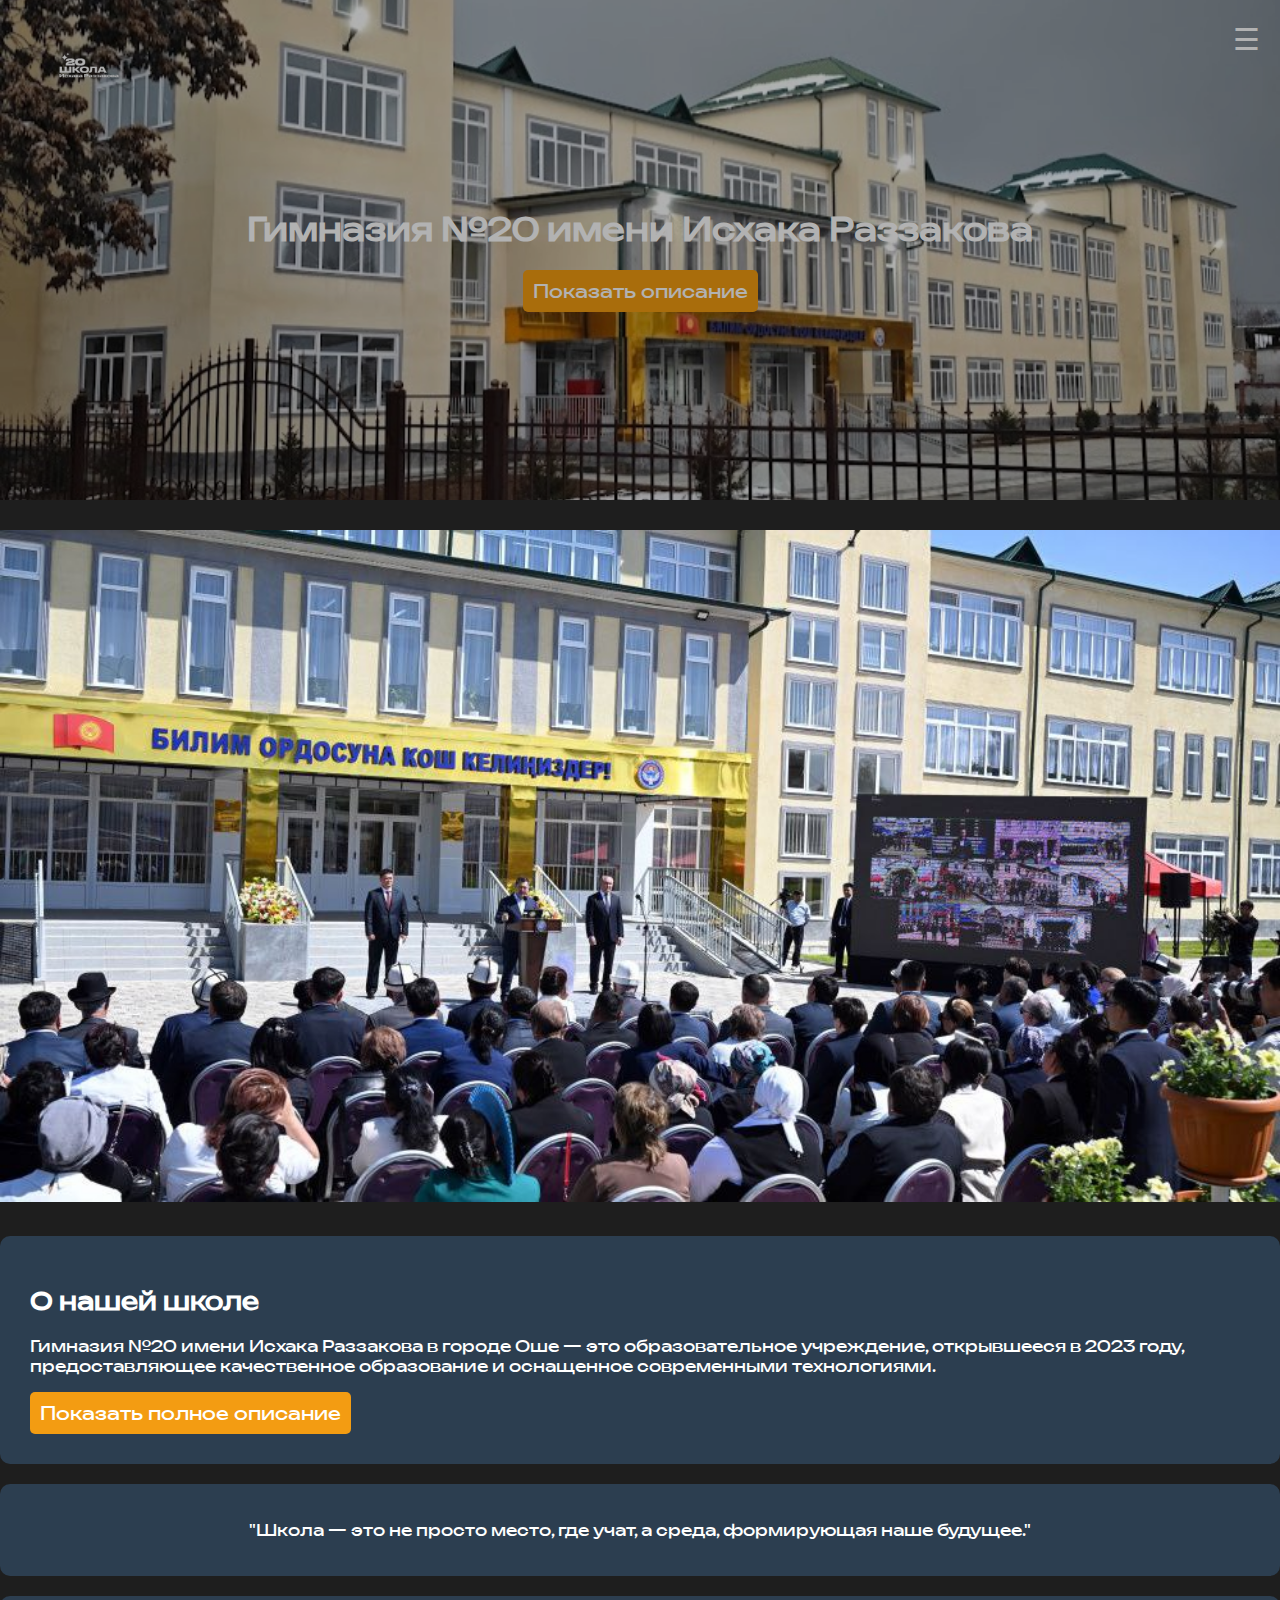
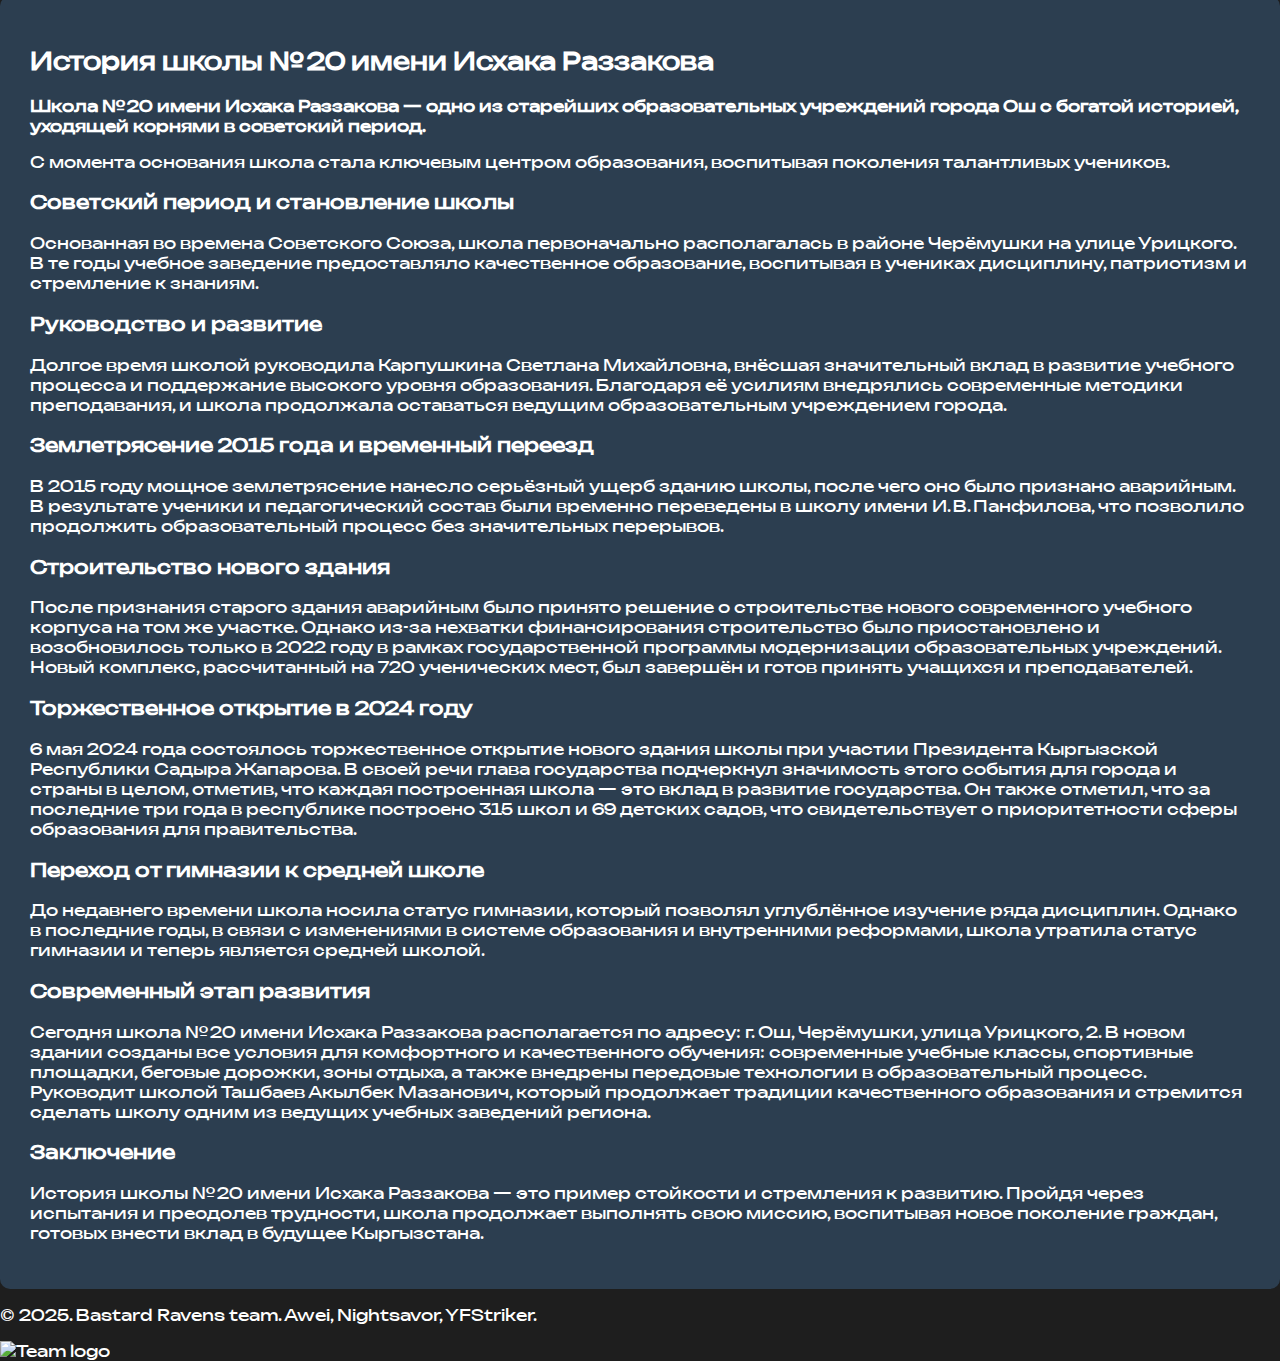
==== commit f4a99bf4: "Update index.html" ====
--- a/index.html
+++ b/index.html
@@ -1,5 +1,3 @@
-
-
 <!DOCTYPE html>
 <html lang="ru">
 <head>
@@ -8,13 +6,22 @@
     <title>Гимназия №20</title>
     <link rel="stylesheet" href="style.css">
     <script defer src="script.js"></script>
+    <style>
+        @font-face {
+            font-family: 'Bounded-Regular';
+            src: url('Bounded-Regular.woff') format('woff');
+        }
+
+        body {
+            font-family: 'Bounded-Regular', sans-serif;
+        }
+    </style>
 </head>
 <body>
 
     <!-- Главная картинка с затемнением -->
     <div class="main-image">
         <div class="overlay-content">
-
             <!-- Логотип -->
             <div class="logo">
                 <img src="school-logo.png" alt="Школа №20">
@@ -36,7 +43,6 @@
                 <h1>Гимназия №20 имени Исхака Раззакова</h1>
                 <button id="show-description">Показать описание</button>
             </div>
-
         </div>
     </div>
 
@@ -56,22 +62,24 @@
     <!-- О школе -->
     <div class="about-school" id="about-school">
         <h2>О нашей школе</h2>
-        <p>Гимназия №20 имени Исхака Раззакова в городе Оше — это образовательное учреждение, открывшееся в 2023 году, с уникальной историей и важной ролью в жизни местного сообщества. Мы стремимся предоставить учащимся современное и качественное образование, подготовить их к жизни в быстро меняющемся мире, а также воспитать в них чувство ответственности, уважения и любви к родной стране.</p>
-        <p>Наша школа оборудована по последнему слову техники: оснащенные классы, интерактивные доски, современные спортивные залы и площадки, а также зоны для отдыха и творческого развития. Мы гордимся нашими преподавателями, которые всегда стремятся быть в курсе самых актуальных методов обучения и обеспечивать каждому ученику максимальное внимание и поддержку.</p>
-        <p>Мы придаем большое значение всестороннему развитию наших учащихся, поэтому на базе школы проводятся различные культурные и спортивные мероприятия, кружки по интересам и научные клубы, что способствует формированию разносторонних и успешных личностей.</p>
-        <p>Школа активно сотрудничает с другими учебными заведениями города, а также с местными организациями и властями, участвует в различных проектах, направленных на развитие образовательной сферы и улучшение качества жизни в регионе.</p>
+        <p>Гимназия №20 имени Исхака Раззакова в городе Оше — это образовательное учреждение, открывшееся в 2023 году, предоставляющее качественное образование и оснащенное современными технологиями.</p>
+        <button id="show-description">Показать полное описание</button>
+        <div id="full-description" style="display:none;">
+            <p>Полное описание о школе: Гимназия №20 была основана с целью предоставить высококачественное образование с акцентом на развитие личных качеств и навыков учеников. Мы предлагаем разнообразные учебные программы, включая математические, гуманитарные и технические направления. Учебный процесс сосредоточен на развитии критического мышления, творческого подхода к решению проблем, а также на подготовке учеников к успешной сдаче экзаменов и поступлению в высшие учебные заведения.</p>
+            <p>Учебное заведение имеет современные классы, лаборатории, спортивные сооружения и компьютерные классы. Мы гордимся высококвалифицированными преподавателями, которые помогают раскрыть потенциал каждого ученика и готовят его к будущим достижениям.</p>
+        </div>
     </div>
 
     <!-- Цитата президента -->
     <div class="quote">
-        <img src="OgDaddy.jpg" alt="Президент" class="president-photo">
         <blockquote>"Школа — это не просто место, где учат, а среда, формирующая наше будущее."</blockquote>
     </div>
 
     <!-- История школы -->
     <div class="history" id="history">
         <h2>История школы № 20 имени Исхака Раззакова</h2>
-        <p><strong>Школа № 20 имени Исхака Раззакова — одно из старейших образовательных учреждений города Ош с богатой историей, уходящей корнями в советский период. С момента основания школа стала ключевым центром образования, воспитывая поколения талантливых учеников.</strong></p>
+        <p><strong>Школа № 20 имени Исхака Раззакова — одно из старейших образовательных учреждений города Ош с богатой историей, уходящей корнями в советский период.</strong></p>
+        <p>С момента основания школа стала ключевым центром образования, воспитывая поколения талантливых учеников.</p>
 
         <h3>Советский период и становление школы</h3>
         <p>Основанная во времена Советского Союза, школа первоначально располагалась в районе Черёмушки на улице Урицкого. В те годы учебное заведение предоставляло качественное образование, воспитывая в учениках дисциплину, патриотизм и стремление к знаниям.</p>
@@ -101,7 +109,8 @@
     <!-- Подвал -->
     <footer>
         <p>&copy; 2025. Bastard Ravens team. Awei, Nightsavor, YFStriker.</p>
+        <img src="BRT-logo.png" alt="Team logo">
     </footer>
 
 </body>
-</html>
+    </html>
--- a/style.css
+++ b/style.css
@@ -1,7 +1,6 @@
-/* Подключение шрифта .woff */
 @font-face {
     font-family: 'Bounded-Regular';
-    src: url('Bounded-Regular.woff') format('woff');
+    src: url('fonts/Bounded-Regular.woff') format('woff');
     font-weight: normal;
     font-style: normal;
 }
@@ -15,16 +14,16 @@
     color: white;
 }
 
-/* Главная картинка с меню */
+/* Главная картинка */
 .main-image {
+    background-image: url('school.jpg');
     background-size: cover;
     background-position: center;
     height: 500px;
     position: relative;
-    filter: brightness(0.6); /* Затемнение фона */
 }
 
-/* Полупрозрачный слой для затемнения */
+/* Затемнение */
 .main-image::after {
     content: "";
     position: absolute;
@@ -32,10 +31,10 @@
     left: 0;
     width: 100%;
     height: 100%;
-    background: rgba(0, 0, 0, 0.5); /* Затемнение */
+    background: rgba(0, 0, 0, 0.3);
 }
 
-/* Контейнер для логотипа, меню и текста, который будет поверх картинки */
+/* Контент поверх */
 .overlay-content {
     position: absolute;
     top: 0;
@@ -47,61 +46,72 @@
     justify-content: center;
     align-items: center;
     text-align: center;
-    z-index: 1;
 }
 
 /* Логотип */
+.logo {
+    position: absolute;
+    top: 20px;
+    left: 20px;
+}
+
 .logo img {
-    width: 150px;
-    margin-bottom: 20px;
+    width: 120px;
+}
+
+/* Гамбургер-меню */
+.menu-toggle {
+    position: absolute;
+    top: 20px;
+    right: 20px;
+    font-size: 30px;
+    cursor: pointer;
 }
 
 /* Меню */
 .navbar {
-    display: flex;
-    justify-content: center;
+    display: none;
+    background-color: rgba(0, 0, 0, 0.8);
+    position: absolute;
+    top: 60px;
+    right: 20px;
+    width: 200px;
+    border-radius: 10px;
+}
+
+.navbar ul {
     list-style: none;
     padding: 0;
     margin: 0;
 }
 
-.navbar ul {
-    display: flex;
-}
-
 .navbar li {
-    margin-left: 20px;
+    text-align: center;
+    padding: 10px;
 }
 
 .navbar a {
     text-decoration: none;
     color: white;
+}
+
+/* Кнопка "Показать описание" */
+#show-description {
+    font-family: 'Bounded-Regular', sans-serif;
     font-size: 18px;
     padding: 10px;
-    transition: color 0.3s ease;
-}
-
-.navbar a:hover {
-    color: #f39c12;
-}
-
-/* Текст */
-.title h1 {
-    font-size: 36px;
-    margin-bottom: 10px;
-}
-
-.title p a {
-    font-size: 18px;
+    background: #f39c12;
     color: white;
-    text-decoration: none;
+    border: none;
+    border-radius: 5px;
+    cursor: pointer;
 }
 
 /* Слайдшоу */
 .slideshow-container {
     position: relative;
+    max-width: 100%;
     margin: 30px 0;
-    max-width: 100%;
 }
 
 .mySlides {
@@ -111,10 +121,10 @@
 .mySlides img {
     width: 100%;
     height: auto;
-    border-radius: 10px;
+    animation: fade 1s;
 }
 
-/* Блок о школе */
+/* Блок "О школе" */
 .about-school {
     padding: 30px;
     background-color: #2c3e50;
@@ -122,46 +132,30 @@
     border-radius: 10px;
 }
 
-.about-school h2 {
-    font-size: 28px;
-    margin-bottom: 20px;
+/* Цитата */
+.quote {
+    background-color: #2c3e50;
+    padding: 20px;
+    margin: 20px 0;
+    text-align: center;
+    border-radius: 10px;
 }
 
-.about-school p {
-    font-size: 18px;
-    line-height: 1.6;
+.president-photo {
+    width: 100px;
+    height: 100px;
+    border-radius: 50%;
 }
 
-/* Подвал */
-footer {
+/* История школы */
+.history {
+    padding: 30px;
     background-color: #2c3e50;
-    text-align: center;
-    padding: 20px;
-    font-size: 16px;
-    color: #ecf0f1;
+    border-radius: 10px;
 }
 
-footer p {
-    margin: 0;
+/* Анимация */
+@keyframes fade {
+    from {opacity: 0.4}
+    to {opacity: 1}
 }
-
-/* Адаптивность для мобильных устройств */
-@media screen and (max-width: 768px) {
-    .logo img {
-        width: 120px;
-    }
-
-    .title h1 {
-        font-size: 28px;
-    }
-
-    .navbar {
-        flex-direction: column;
-        align-items: center;
-    }
-
-    .navbar li {
-        margin-left: 0;
-        margin-bottom: 10px;
-    }
-        }
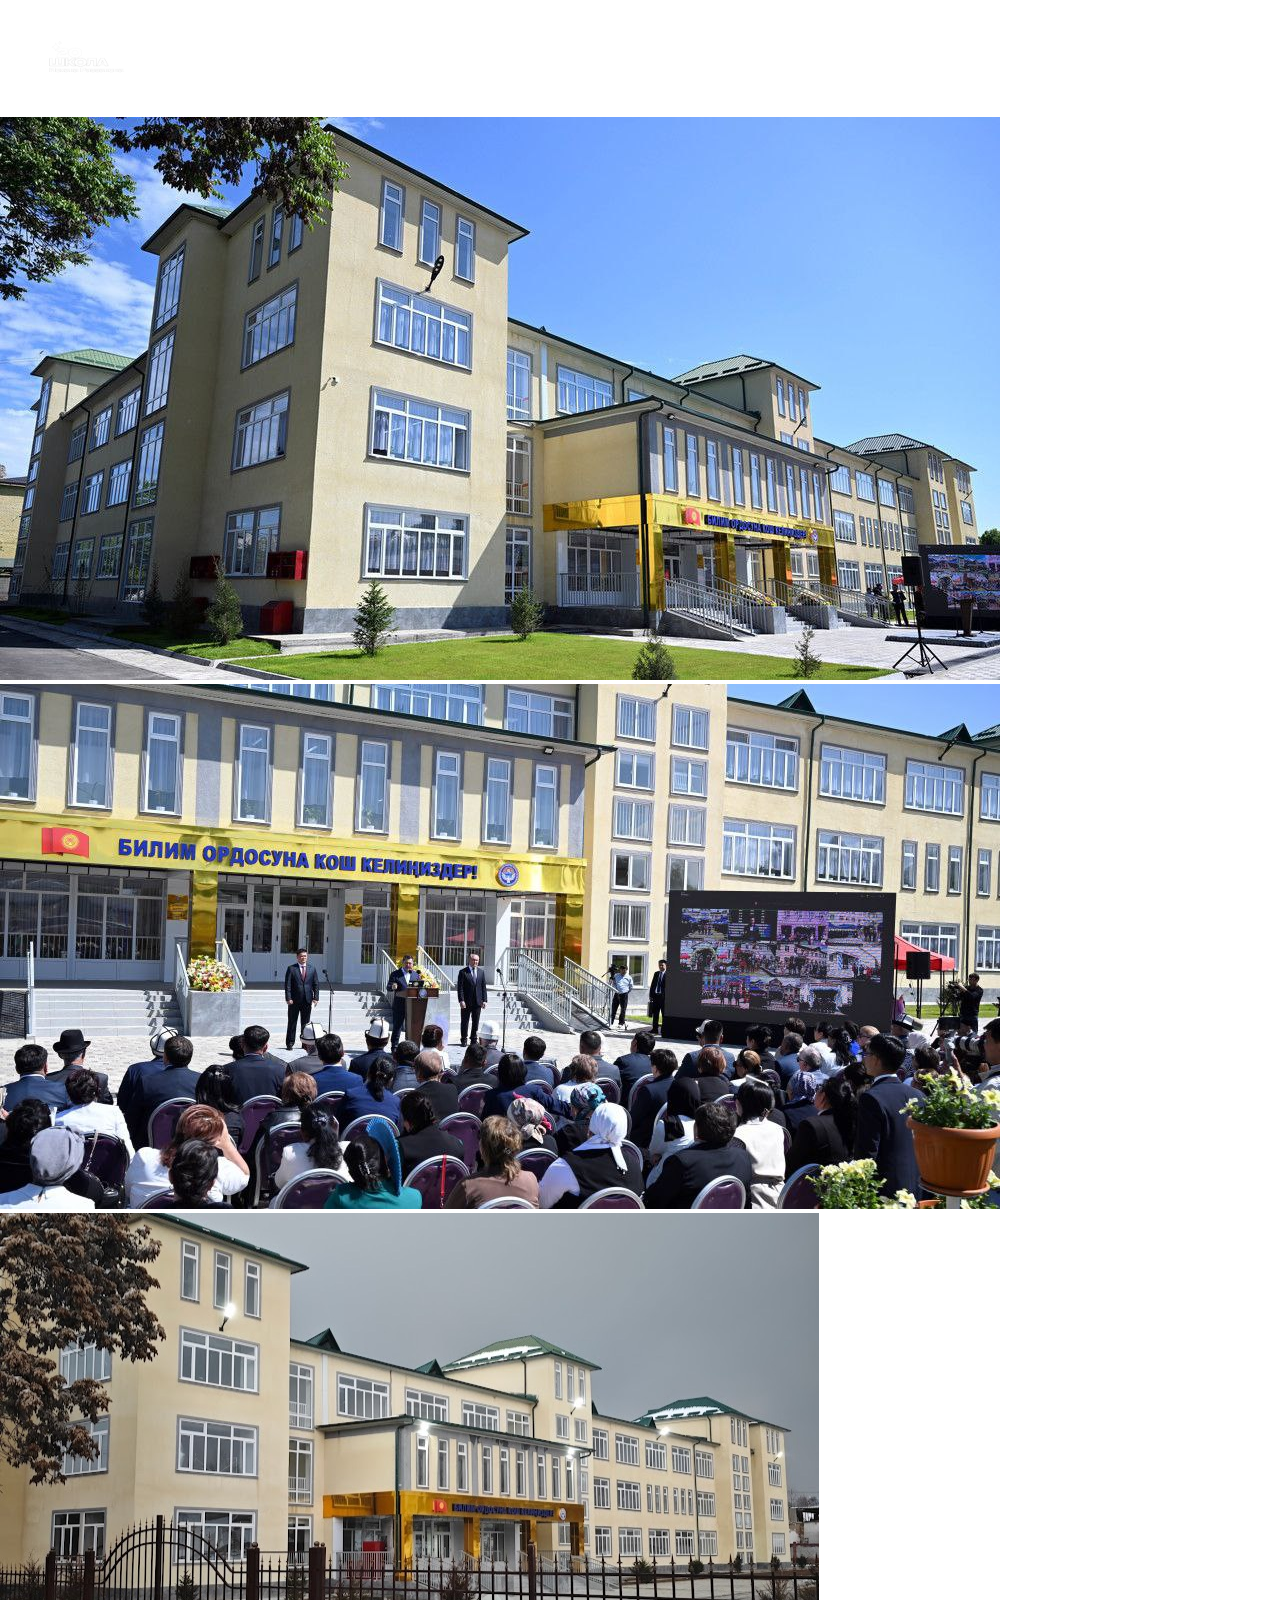
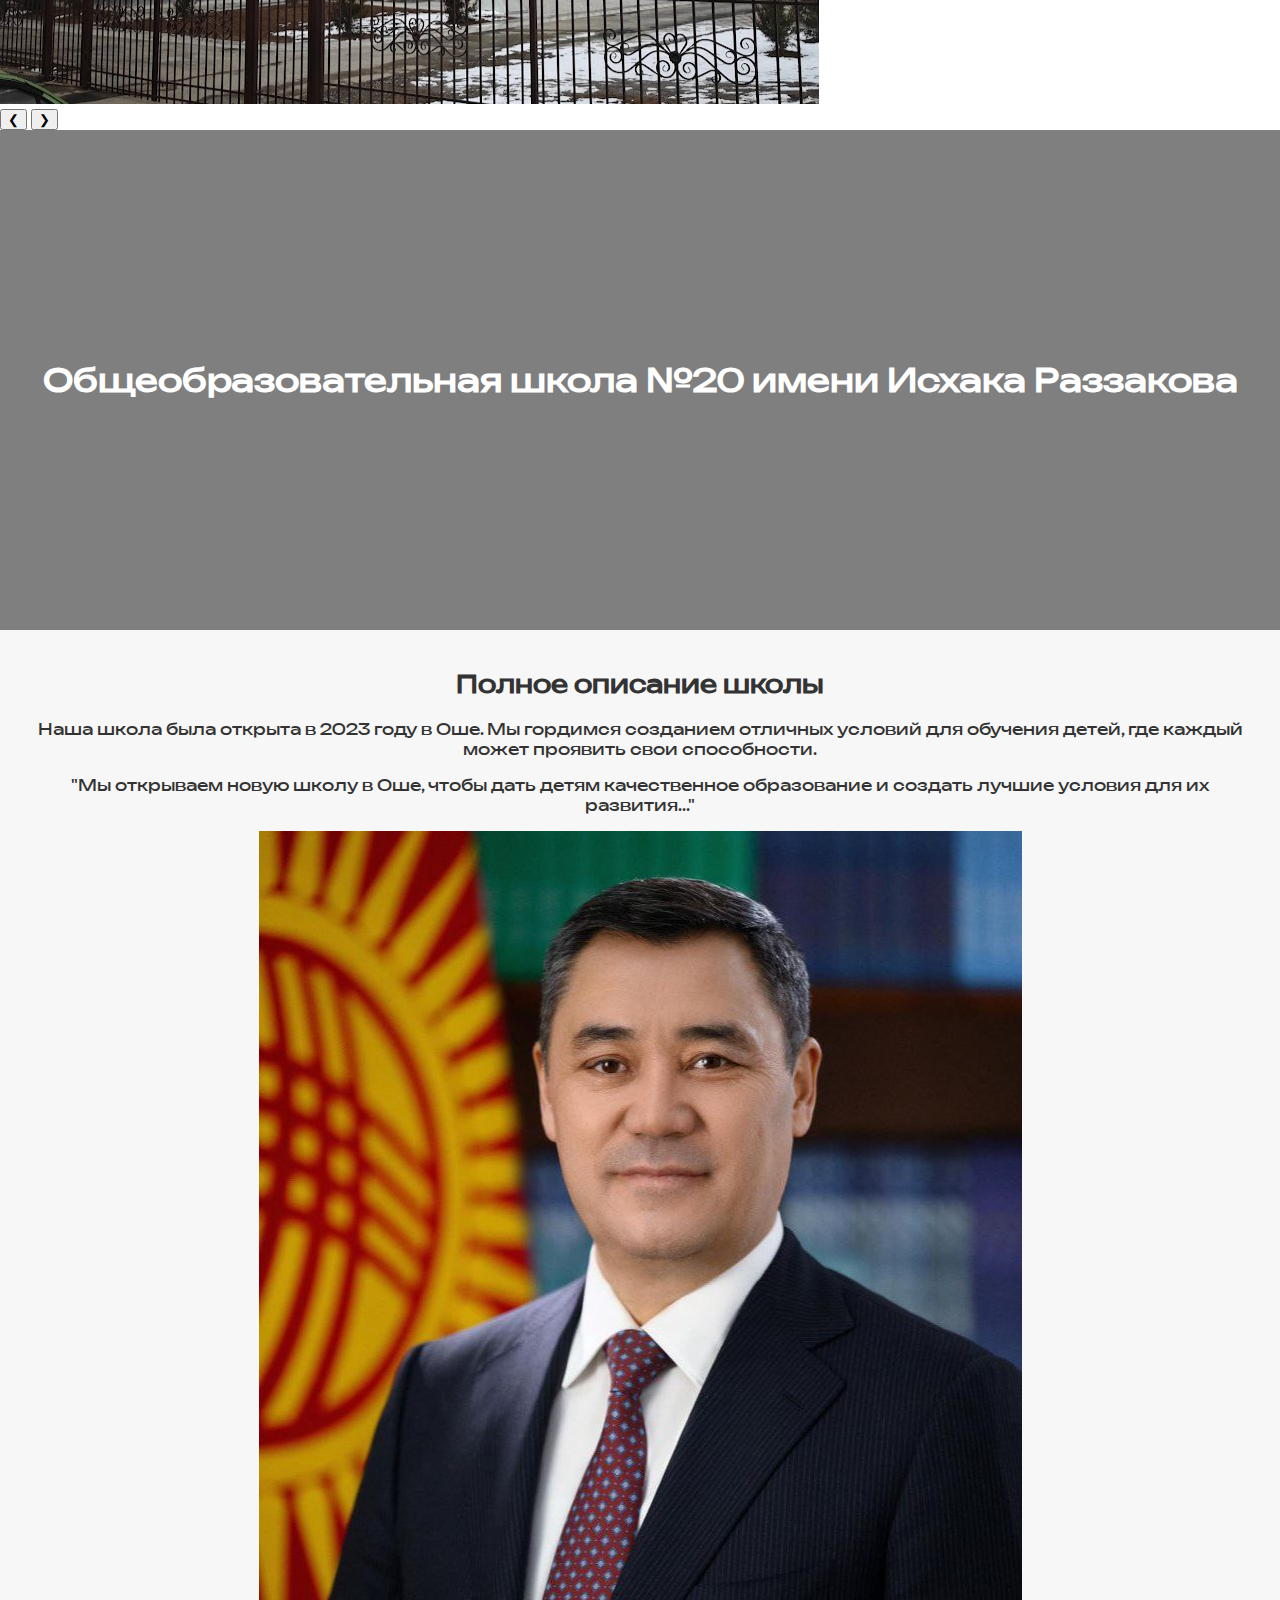
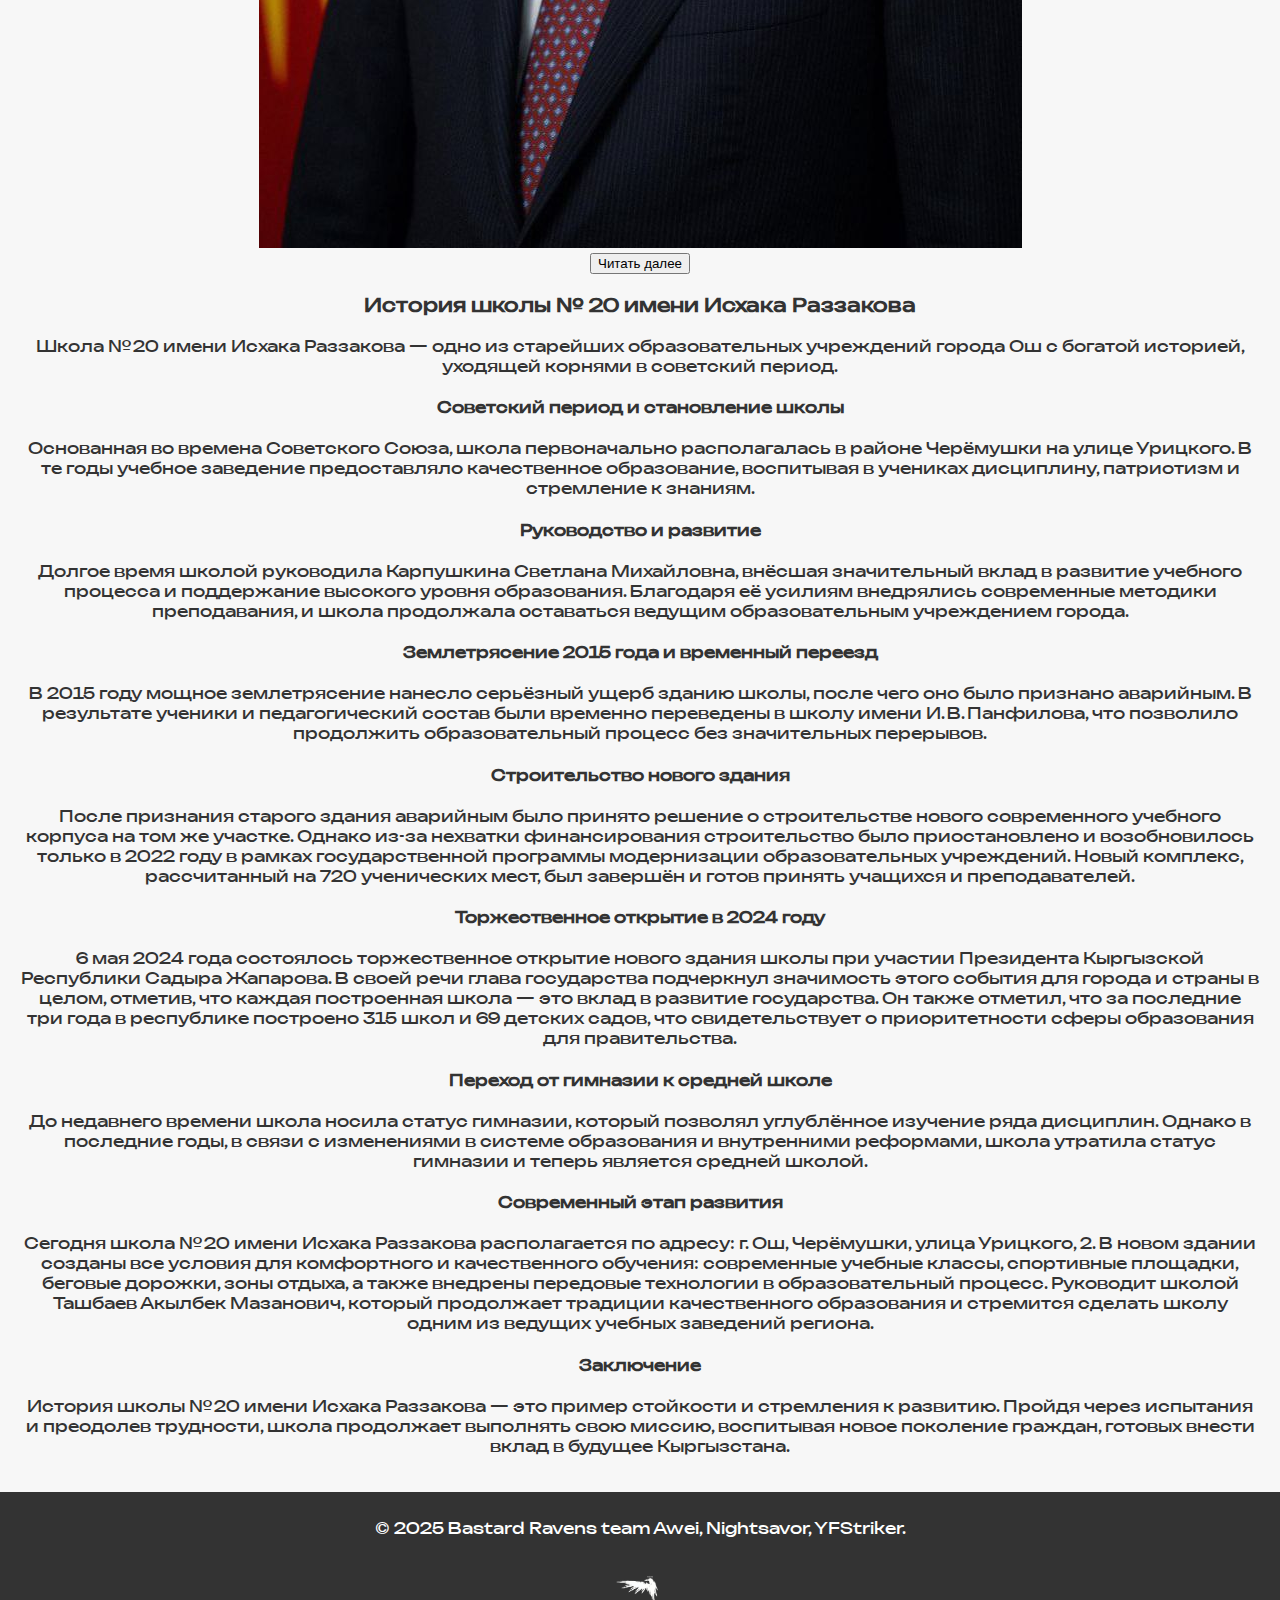
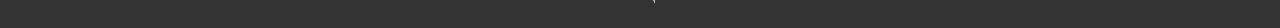
==== commit 1b6d61ca: "Update index.html" ====
--- a/index.html
+++ b/index.html
@@ -3,114 +3,96 @@
 <head>
     <meta charset="UTF-8">
     <meta name="viewport" content="width=device-width, initial-scale=1.0">
-    <title>Гимназия №20</title>
+    <title>Общеобразовательная школа №20 имени Исхака Раззакова</title>
     <link rel="stylesheet" href="style.css">
-    <script defer src="script.js"></script>
     <style>
         @font-face {
             font-family: 'Bounded-Regular';
             src: url('Bounded-Regular.woff') format('woff');
         }
-
-        body {
-            font-family: 'Bounded-Regular', sans-serif;
-        }
     </style>
 </head>
 <body>
-
-    <!-- Главная картинка с затемнением -->
-    <div class="main-image">
-        <div class="overlay-content">
-            <!-- Логотип -->
-            <div class="logo">
-                <img src="school-logo.png" alt="Школа №20">
-            </div>
-
-            <!-- Гамбургер-меню -->
-            <div class="menu-toggle" id="menu-toggle">&#9776;</div>
-            <nav class="navbar" id="navbar">
-                <ul>
-                    <li><a href="#home">Главная</a></li>
-                    <li><a href="#about-school">О школе</a></li>
-                    <li><a href="#history">История</a></li>
-                    <li><a href="#contact">Контакты</a></li>
-                </ul>
-            </nav>
-
-            <!-- Текст с названием школы -->
-            <div class="title">
-                <h1>Гимназия №20 имени Исхака Раззакова</h1>
-                <button id="show-description">Показать описание</button>
-            </div>
+    <header>
+        <div class="logo">
+            <img src="school-logo.png" alt="Логотип школы">
         </div>
-    </div>
+        <nav class="navbar">
+            <ul>
+                <li><a href="#">Главная</a></li>
+                <li><a href="#">О школе</a></li>
+                <li><a href="#">Контакты</a></li>
+            </ul>
+        </nav>
+    </header>
 
     <!-- Слайдшоу -->
-    <div class="slideshow-container">
-        <div class="mySlides fade">
-            <img src="Photo1.jpg" alt="Фотография 1">
+    <section class="slider">
+        <div class="slides">
+            <img src="Photo1.jpg" alt="Фото 1">
+            <img src="Photo2.jpg" alt="Фото 2">
+            <img src= "school.jpg" alt="Школа">
         </div>
-        <div class="mySlides fade">
-            <img src="Photo2.jpg" alt="Фотография 2">
+        <div class="slider-controls">
+            <button class="prev" onclick="moveSlide(-1)">&#10094;</button>
+            <button class="next" onclick="moveSlide(1)">&#10095;</button>
         </div>
-        <div class="mySlides fade">
-            <img src="school.jpg" alt="Фото школы">
+    </section>
+
+    <section class="main-image">
+        <div class="overlay-content">
+            <h1>Общеобразовательная школа №20 имени Исхака Раззакова</h1>
         </div>
-    </div>
+    </section>
 
-    <!-- О школе -->
-    <div class="about-school" id="about-school">
-        <h2>О нашей школе</h2>
-        <p>Гимназия №20 имени Исхака Раззакова в городе Оше — это образовательное учреждение, открывшееся в 2023 году, предоставляющее качественное образование и оснащенное современными технологиями.</p>
-        <button id="show-description">Показать полное описание</button>
-        <div id="full-description" style="display:none;">
-            <p>Полное описание о школе: Гимназия №20 была основана с целью предоставить высококачественное образование с акцентом на развитие личных качеств и навыков учеников. Мы предлагаем разнообразные учебные программы, включая математические, гуманитарные и технические направления. Учебный процесс сосредоточен на развитии критического мышления, творческого подхода к решению проблем, а также на подготовке учеников к успешной сдаче экзаменов и поступлению в высшие учебные заведения.</p>
-            <p>Учебное заведение имеет современные классы, лаборатории, спортивные сооружения и компьютерные классы. Мы гордимся высококвалифицированными преподавателями, которые помогают раскрыть потенциал каждого ученика и готовят его к будущим достижениям.</p>
+    <section class="about-school">
+        <h2>Полное описание школы</h2>
+        <p>Наша школа была открыта в 2023 году в Оше. Мы гордимся созданием отличных условий для обучения детей, где каждый может проявить свои способности.</p>
+
+        <div class="quote-container">
+            <div class="quote-overlay">
+                <p class="quote-text">"Мы открываем новую школу в Оше, чтобы дать детям качественное образование и создать лучшие условия для их развития..."</p>
+            </div>
+            <img src="OgDaddy.jpg" alt="Президент" class="quote-image">
         </div>
-    </div>
 
-    <!-- Цитата президента -->
-    <div class="quote">
-        <blockquote>"Школа — это не просто место, где учат, а среда, формирующая наше будущее."</blockquote>
-    </div>
+        <button class="toggle-btn" onclick="toggleDescription()">Читать далее</button>
+        <div id="fullDescription" class="full-description">
+            <h3>История школы № 20 имени Исхака Раззакова</h3>
+            <p>Школа № 20 имени Исхака Раззакова — одно из старейших образовательных учреждений города Ош с богатой историей, уходящей корнями в советский период.</p>
 
-    <!-- История школы -->
-    <div class="history" id="history">
-        <h2>История школы № 20 имени Исхака Раззакова</h2>
-        <p><strong>Школа № 20 имени Исхака Раззакова — одно из старейших образовательных учреждений города Ош с богатой историей, уходящей корнями в советский период.</strong></p>
-        <p>С момента основания школа стала ключевым центром образования, воспитывая поколения талантливых учеников.</p>
+            <h4>Советский период и становление школы</h4>
+            <p>Основанная во времена Советского Союза, школа первоначально располагалась в районе Черёмушки на улице Урицкого. В те годы учебное заведение предоставляло качественное образование, воспитывая в учениках дисциплину, патриотизм и стремление к знаниям.</p>
 
-        <h3>Советский период и становление школы</h3>
-        <p>Основанная во времена Советского Союза, школа первоначально располагалась в районе Черёмушки на улице Урицкого. В те годы учебное заведение предоставляло качественное образование, воспитывая в учениках дисциплину, патриотизм и стремление к знаниям.</p>
+            <h4>Руководство и развитие</h4>
+            <p>Долгое время школой руководила Карпушкина Светлана Михайловна, внёсшая значительный вклад в развитие учебного процесса и поддержание высокого уровня образования. Благодаря её усилиям внедрялись современные методики преподавания, и школа продолжала оставаться ведущим образовательным учреждением города.</p>
 
-        <h3>Руководство и развитие</h3>
-        <p>Долгое время школой руководила Карпушкина Светлана Михайловна, внёсшая значительный вклад в развитие учебного процесса и поддержание высокого уровня образования. Благодаря её усилиям внедрялись современные методики преподавания, и школа продолжала оставаться ведущим образовательным учреждением города.</p>
+            <h4>Землетрясение 2015 года и временный переезд</h4>
+            <p>В 2015 году мощное землетрясение нанесло серьёзный ущерб зданию школы, после чего оно было признано аварийным. В результате ученики и педагогический состав были временно переведены в школу имени И. В. Панфилова, что позволило продолжить образовательный процесс без значительных перерывов.</p>
 
-        <h3>Землетрясение 2015 года и временный переезд</h3>
-        <p>В 2015 году мощное землетрясение нанесло серьёзный ущерб зданию школы, после чего оно было признано аварийным. В результате ученики и педагогический состав были временно переведены в школу имени И. В. Панфилова, что позволило продолжить образовательный процесс без значительных перерывов.</p>
+            <h4>Строительство нового здания</h4>
+            <p>После признания старого здания аварийным было принято решение о строительстве нового современного учебного корпуса на том же участке. Однако из-за нехватки финансирования строительство было приостановлено и возобновилось только в 2022 году в рамках государственной программы модернизации образовательных учреждений. Новый комплекс, рассчитанный на 720 ученических мест, был завершён и готов принять учащихся и преподавателей.</p>
 
-        <h3>Строительство нового здания</h3>
-        <p>После признания старого здания аварийным было принято решение о строительстве нового современного учебного корпуса на том же участке. Однако из-за нехватки финансирования строительство было приостановлено и возобновилось только в 2022 году в рамках государственной программы модернизации образовательных учреждений. Новый комплекс, рассчитанный на 720 ученических мест, был завершён и готов принять учащихся и преподавателей.</p>
+            <h4>Торжественное открытие в 2024 году</h4>
+            <p>6 мая 2024 года состоялось торжественное открытие нового здания школы при участии Президента Кыргызской Республики Садыра Жапарова. В своей речи глава государства подчеркнул значимость этого события для города и страны в целом, отметив, что каждая построенная школа — это вклад в развитие государства. Он также отметил, что за последние три года в республике построено 315 школ и 69 детских садов, что свидетельствует о приоритетности сферы образования для правительства.</p>
 
-        <h3>Торжественное открытие в 2024 году</h3>
-        <p>6 мая 2024 года состоялось торжественное открытие нового здания школы при участии Президента Кыргызской Республики Садыра Жапарова. В своей речи глава государства подчеркнул значимость этого события для города и страны в целом, отметив, что каждая построенная школа — это вклад в развитие государства. Он также отметил, что за последние три года в республике построено 315 школ и 69 детских садов, что свидетельствует о приоритетности сферы образования для правительства.</p>
+            <h4>Переход от гимназии к средней школе</h4>
+            <p>До недавнего времени школа носила статус гимназии, который позволял углублённое изучение ряда дисциплин. Однако в последние годы, в связи с изменениями в системе образования и внутренними реформами, школа утратила статус гимназии и теперь является средней школой.</p>
 
-        <h3>Переход от гимназии к средней школе</h3>
-        <p>До недавнего времени школа носила статус гимназии, который позволял углублённое изучение ряда дисциплин. Однако в последние годы, в связи с изменениями в системе образования и внутренними реформами, школа утратила статус гимназии и теперь является средней школой.</p>
+            <h4>Современный этап развития</h4>
+            <p>Сегодня школа № 20 имени Исхака Раззакова располагается по адресу: г. Ош, Черёмушки, улица Урицкого, 2. В новом здании созданы все условия для комфортного и качественного обучения: современные учебные классы, спортивные площадки, беговые дорожки, зоны отдыха, а также внедрены передовые технологии в образовательный процесс. Руководит школой Ташбаев Акылбек Мазанович, который продолжает традиции качественного образования и стремится сделать школу одним из ведущих учебных заведений региона.</p>
 
-        <h3>Современный этап развития</h3>
-        <p>Сегодня школа № 20 имени Исхака Раззакова располагается по адресу: г. Ош, Черёмушки, улица Урицкого, 2. В новом здании созданы все условия для комфортного и качественного обучения: современные учебные классы, спортивные площадки, беговые дорожки, зоны отдыха, а также внедрены передовые технологии в образовательный процесс. Руководит школой Ташбаев Акылбек Мазанович, который продолжает традиции качественного образования и стремится сделать школу одним из ведущих учебных заведений региона.</p>
+            <h4>Заключение</h4>
+            <p>История школы № 20 имени Исхака Раззакова — это пример стойкости и стремления к развитию. Пройдя через испытания и преодолев трудности, школа продолжает выполнять свою миссию, воспитывая новое поколение граждан, готовых внести вклад в будущее Кыргызстана.</p>
+        </div>
+    </section>
 
-        <h3>Заключение</h3>
-        <p>История школы № 20 имени Исхака Раззакова — это пример стойкости и стремления к развитию. Пройдя через испытания и преодолев трудности, школа продолжает выполнять свою миссию, воспитывая новое поколение граждан, готовых внести вклад в будущее Кыргызстана.</p>
-    </div>
-
-    <!-- Подвал -->
     <footer>
-        <p>&copy; 2025. Bastard Ravens team. Awei, Nightsavor, YFStriker.</p>
+        <p>© 2025 Bastard Ravens team
+            Awei, Nightsavor, YFStriker.</p>
         <img src="BRT-logo.png" alt="Team logo">
     </footer>
 
+    <script src="script.js"></script>
 </body>
-    </html>
+                                                                                                                                                                                                                                                                                                                                                                                                                                                            </html>
--- a/style.css
+++ b/style.css
@@ -1,3 +1,4 @@
+/* Подключение шрифта Bounded-Regular */
 @font-face {
     font-family: 'Bounded-Regular';
     src: url('fonts/Bounded-Regular.woff') format('woff');
@@ -5,157 +6,176 @@
     font-style: normal;
 }
 
-/* Основные стили */
+/* Основной стиль */
 body {
-    font-family: 'Bounded-Regular', sans-serif;
+    font-family: 'Bounded-Regular', Arial, sans-serif;
     margin: 0;
     padding: 0;
-    background-color: #1e1e1e;
-    color: white;
+    background-color: white;
+    color: #333;
 }
 
-/* Главная картинка */
+/* Главная картинка с затемнением */
 .main-image {
-    background-image: url('school.jpg');
+    position: relative;
+    height: 500px;
+    background-image: url('your-main-image.jpg'); /* Замените на нужное изображение */
     background-size: cover;
     background-position: center;
-    height: 500px;
-    position: relative;
+    display: flex;
+    justify-content: center;
+    align-items: center;
 }
 
-/* Затемнение */
-.main-image::after {
-    content: "";
-    position: absolute;
-    top: 0;
-    left: 0;
-    width: 100%;
-    height: 100%;
-    background: rgba(0, 0, 0, 0.3);
-}
-
-/* Контент поверх */
+/* Полупрозрачный слой для текста */
 .overlay-content {
     position: absolute;
     top: 0;
     left: 0;
     width: 100%;
     height: 100%;
+    background-color: rgba(0, 0, 0, 0.5); /* Затемнение */
     display: flex;
-    flex-direction: column;
     justify-content: center;
     align-items: center;
+    color: white;
     text-align: center;
+    z-index: 2;
 }
 
 /* Логотип */
-.logo {
-    position: absolute;
-    top: 20px;
-    left: 20px;
-}
-
 .logo img {
-    width: 120px;
+    max-width: 150px;
+    height: auto;
 }
 
 /* Гамбургер-меню */
 .menu-toggle {
+    font-size: 30px;
+    cursor: pointer;
+    display: none;
+}
+
+/* Навигация */
+.navbar {
     position: absolute;
     top: 20px;
     right: 20px;
-    font-size: 30px;
-    cursor: pointer;
-}
-
-/* Меню */
-.navbar {
-    display: none;
-    background-color: rgba(0, 0, 0, 0.8);
-    position: absolute;
-    top: 60px;
-    right: 20px;
-    width: 200px;
-    border-radius: 10px;
 }
 
 .navbar ul {
-    list-style: none;
+    list-style-type: none;
+    margin: 0;
     padding: 0;
-    margin: 0;
 }
 
 .navbar li {
-    text-align: center;
-    padding: 10px;
+    display: inline-block;
+    margin: 0 10px;
 }
 
 .navbar a {
     text-decoration: none;
     color: white;
+    font-weight: bold;
 }
 
-/* Кнопка "Показать описание" */
-#show-description {
-    font-family: 'Bounded-Regular', sans-serif;
-    font-size: 18px;
-    padding: 10px;
-    background: #f39c12;
-    color: white;
-    border: none;
-    border-radius: 5px;
-    cursor: pointer;
+/* Текст с названием школы */
+.title {
+    z-index: 3;
+}
+
+.title h1 {
+    font-size: 36px;
+    margin: 0;
 }
 
 /* Слайдшоу */
 .slideshow-container {
+    width: 100%;
+    max-width: 600px;
+    margin: 30px auto;
     position: relative;
-    max-width: 100%;
-    margin: 30px 0;
 }
 
 .mySlides {
     display: none;
+    width: 100%;
+    height: 300px;
 }
 
 .mySlides img {
     width: 100%;
-    height: auto;
-    animation: fade 1s;
+    height: 100%;
+    object-fit: cover;
 }
 
-/* Блок "О школе" */
+/* Описание школы */
 .about-school {
-    padding: 30px;
-    background-color: #2c3e50;
-    margin: 20px 0;
-    border-radius: 10px;
+    padding: 20px;
+    text-align: center;
+    background-color: #f7f7f7;
 }
 
-/* Цитата */
+/* Цитата президента */
 .quote {
-    background-color: #2c3e50;
-    padding: 20px;
-    margin: 20px 0;
+    position: relative;
+    background: url('OgDaddy.jpg') no-repeat left center;
+    background-size: cover;
+    padding: 50px;
+    color: white;
     text-align: center;
-    border-radius: 10px;
+    font-style: italic;
+    font-size: 18px;
 }
 
-.president-photo {
-    width: 100px;
-    height: 100px;
-    border-radius: 50%;
+.quote blockquote {
+    position: absolute;
+    top: 50%;
+    left: 50%;
+    transform: translate(-50%, -50%);
+    font-size: 24px;
+    text-shadow: 2px 2px 5px rgba(0, 0, 0, 0.7);
 }
 
 /* История школы */
 .history {
-    padding: 30px;
-    background-color: #2c3e50;
-    border-radius: 10px;
+    padding: 20px;
 }
 
-/* Анимация */
+/* Кнопка показать описание */
+#show-description {
+    margin-top: 20px;
+    padding: 10px 20px;
+    background-color: #007BFF;
+    color: white;
+    border: none;
+    cursor: pointer;
+}
+
+/* Footer */
+footer {
+    background-color: #333;
+    color: white;
+    text-align: center;
+    padding: 10px;
+}
+
+footer img {
+    width: 50px;
+    margin-top: 10px;
+}
+
+/* Плавные анимации */
+.fade {
+    animation: fade 1s ease-in-out;
+}
+
 @keyframes fade {
-    from {opacity: 0.4}
-    to {opacity: 1}
-}
+    0% {
+        opacity: 0;
+    }
+    100% {
+        opacity: 1;
+    }
+    }
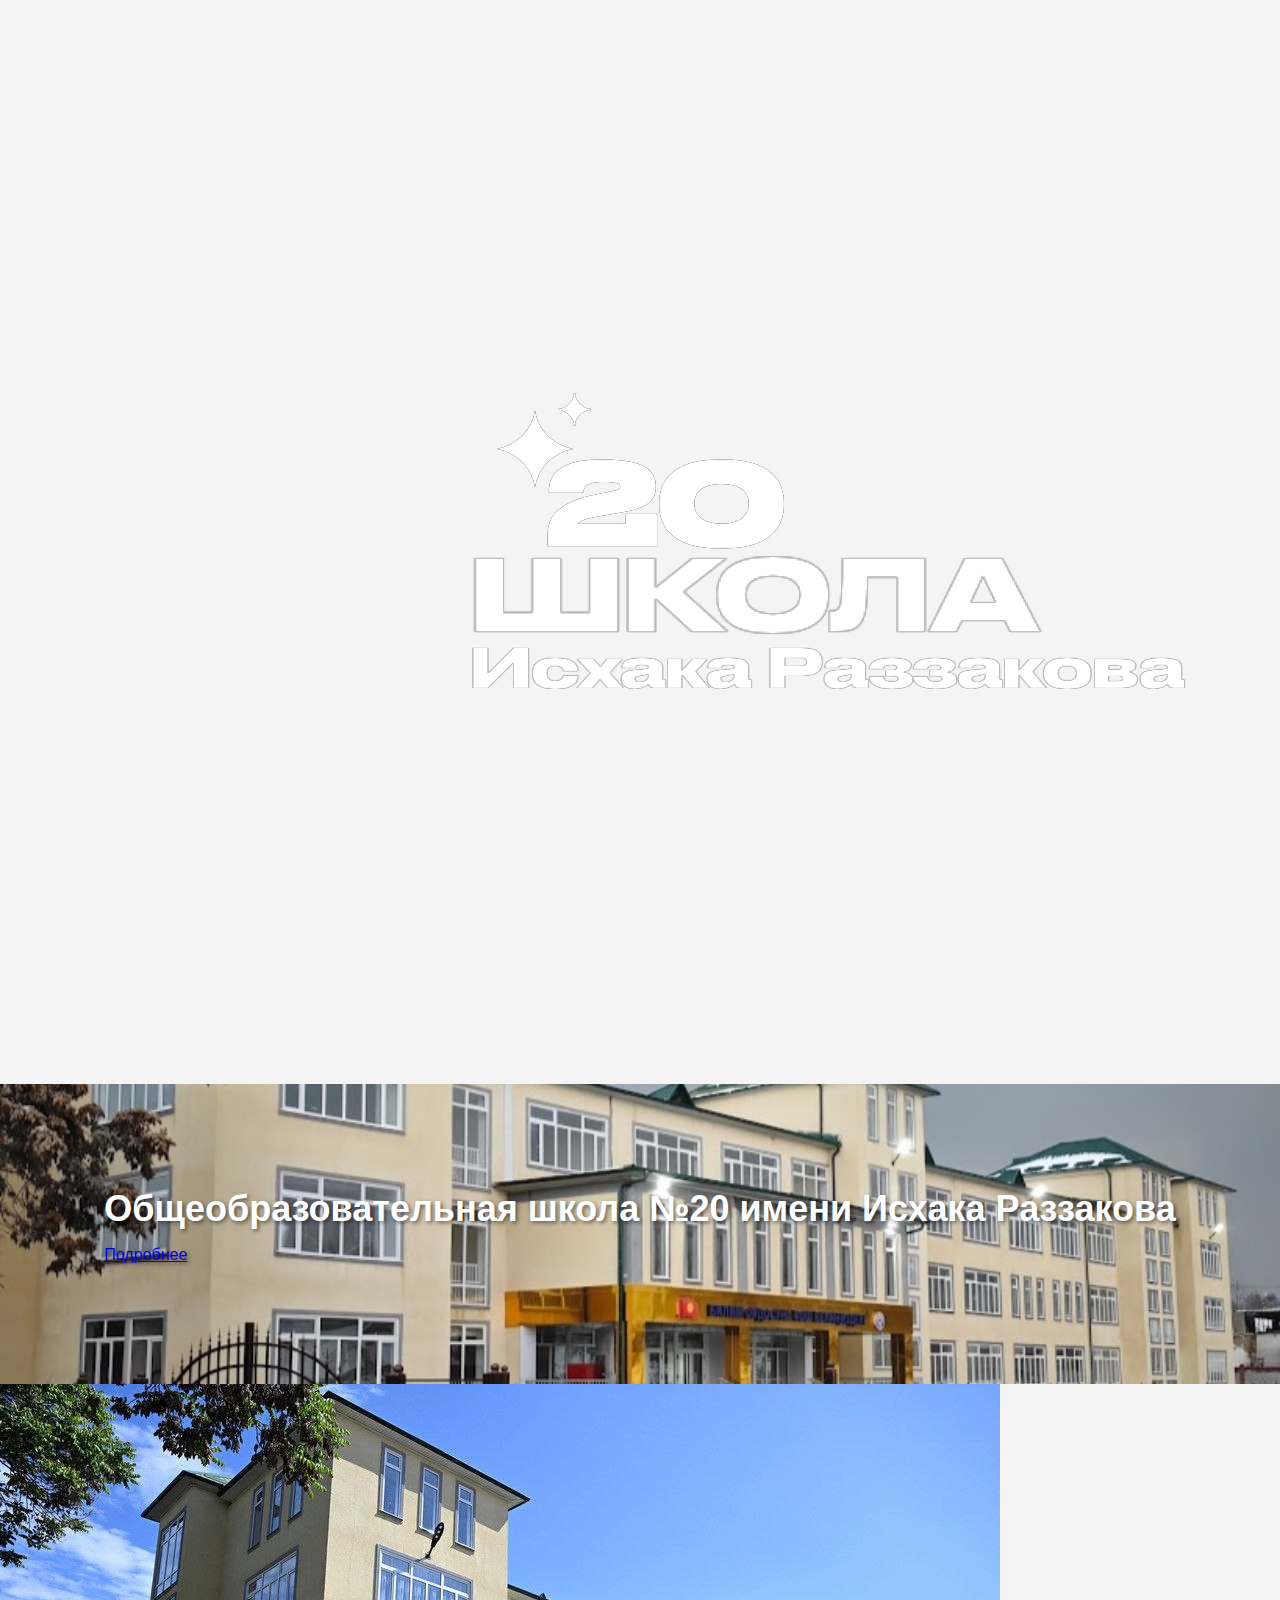
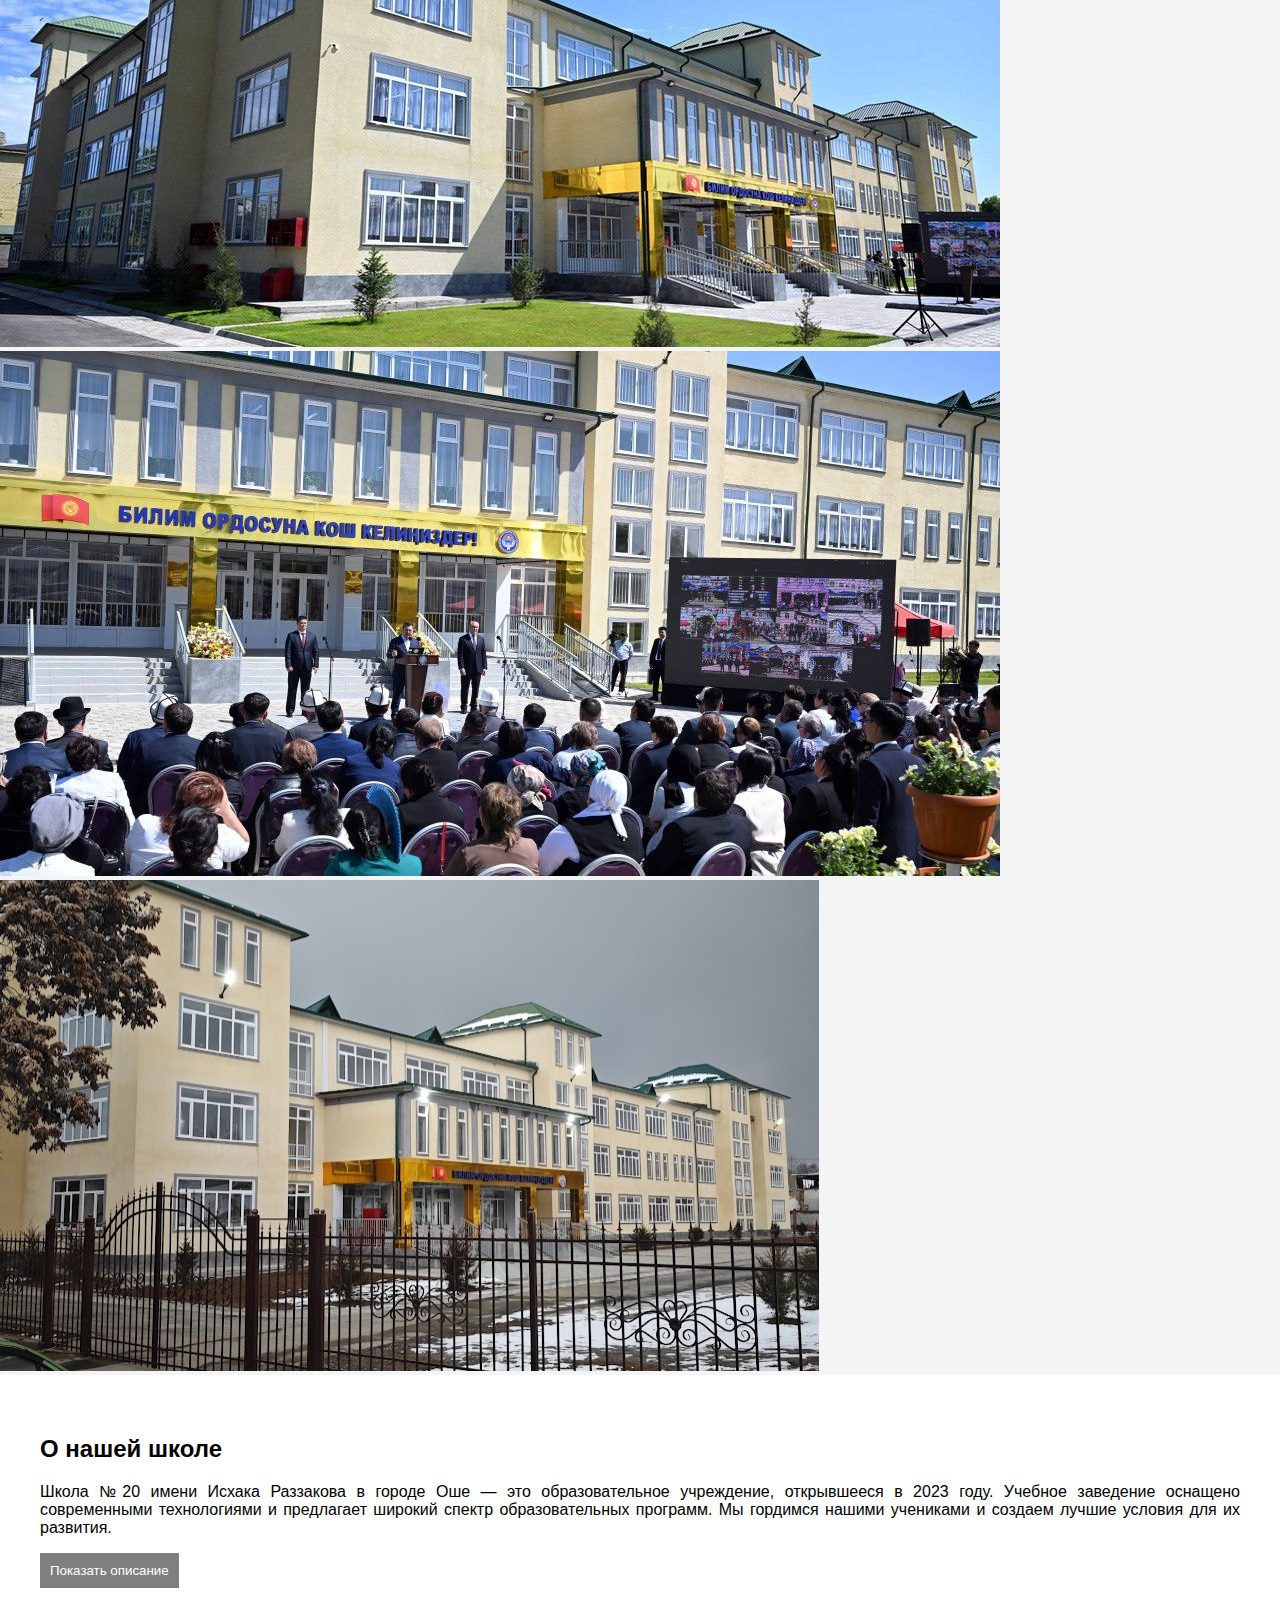
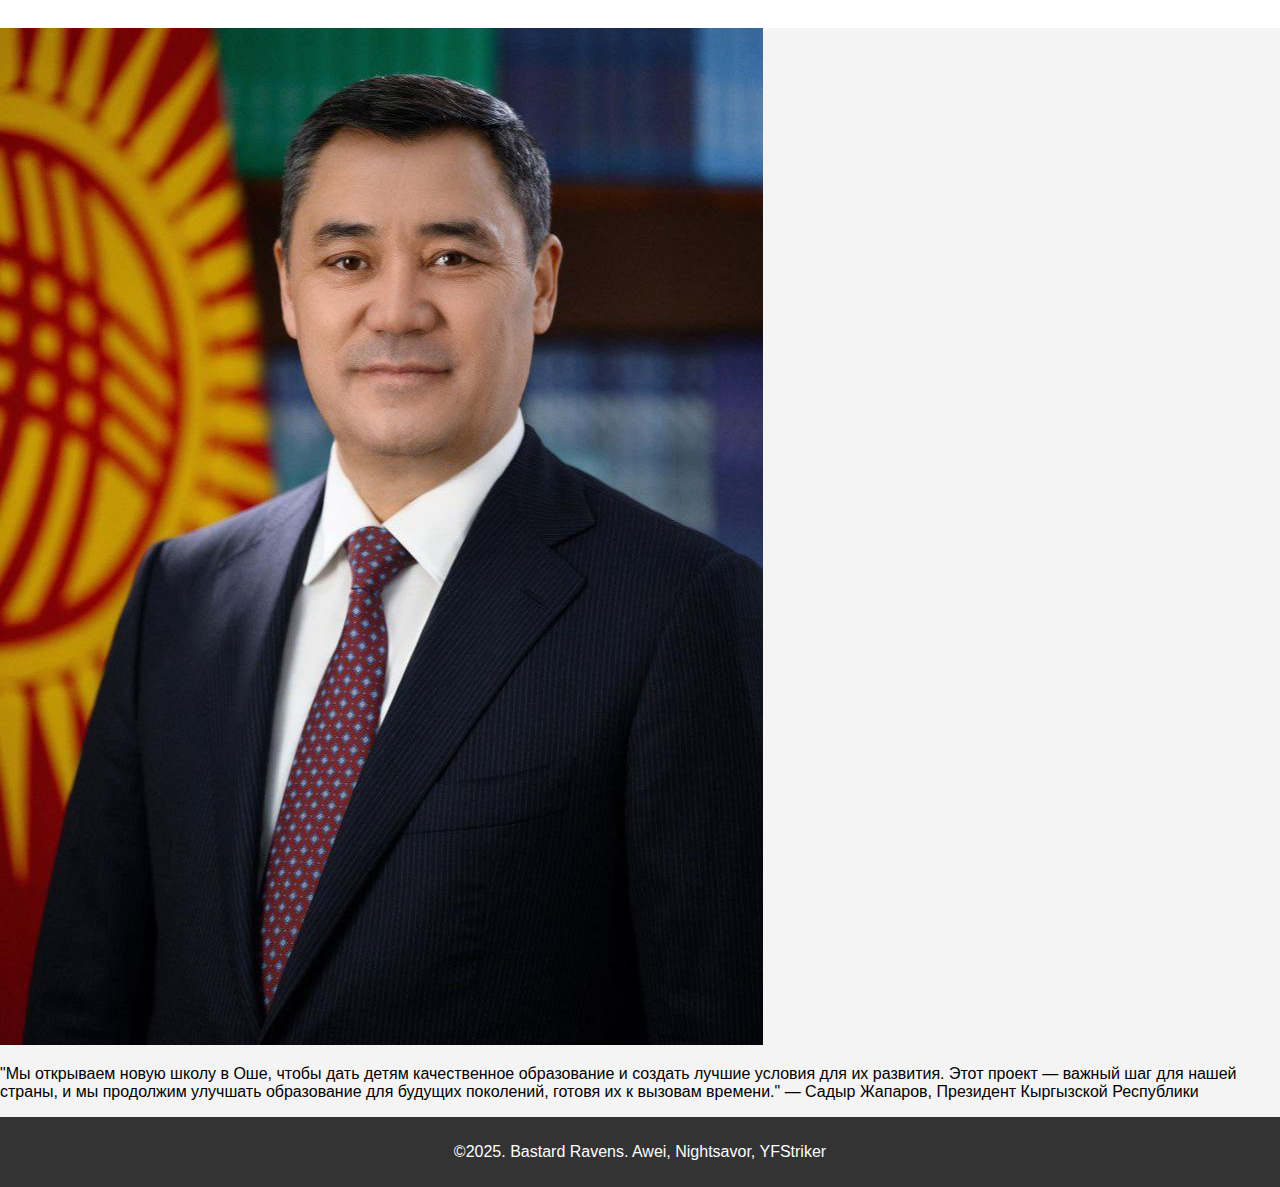
==== commit b4f83f58: "Update index.html" ====
--- a/index.html
+++ b/index.html
@@ -3,96 +3,60 @@
 <head>
     <meta charset="UTF-8">
     <meta name="viewport" content="width=device-width, initial-scale=1.0">
-    <title>Общеобразовательная школа №20 имени Исхака Раззакова</title>
+    <title>Школа №20</title>
     <link rel="stylesheet" href="style.css">
-    <style>
-        @font-face {
-            font-family: 'Bounded-Regular';
-            src: url('Bounded-Regular.woff') format('woff');
-        }
-    </style>
 </head>
 <body>
-    <header>
-        <div class="logo">
-            <img src="school-logo.png" alt="Логотип школы">
+
+    <!-- Логотип -->
+    <div class="logo">
+        <img src="school-logo.png" alt="Школа №20">
+    </div>
+
+    <!-- Главная картинка -->
+    <div class="main-image" style="background-image: url('school.jpg');">
+        <div class="title">
+            <h1> Общеобразовательная школа №20 имени Исхака Раззакова</h1>
+            <p><a href="#about-school">Подробнее</a></p>
         </div>
-        <nav class="navbar">
-            <ul>
-                <li><a href="#">Главная</a></li>
-                <li><a href="#">О школе</a></li>
-                <li><a href="#">Контакты</a></li>
-            </ul>
-        </nav>
-    </header>
+    </div>
 
     <!-- Слайдшоу -->
-    <section class="slider">
-        <div class="slides">
-            <img src="Photo1.jpg" alt="Фото 1">
-            <img src="Photo2.jpg" alt="Фото 2">
-            <img src= "school.jpg" alt="Школа">
+    <div class="slideshow-container">
+        <div class="mySlides fade">
+            <img src="Photo1.jpg" alt="Фотография 1">
         </div>
-        <div class="slider-controls">
-            <button class="prev" onclick="moveSlide(-1)">&#10094;</button>
-            <button class="next" onclick="moveSlide(1)">&#10095;</button>
+        <div class="mySlides fade">
+            <img src="Photo2.jpg" alt="Фотография 2">
         </div>
-    </section>
+        <div class="mySlides fade">
+            <img src="school.jpg" alt="Фото школы">
+        </div>
+    </div>
 
-    <section class="main-image">
-        <div class="overlay-content">
-            <h1>Общеобразовательная школа №20 имени Исхака Раззакова</h1>
+    <!-- Блок о школе -->
+    <div class="about-school" id="about-school">
+        <h2>О нашей школе</h2>
+        <p> Школа №20 имени Исхака Раззакова в городе Оше — это образовательное учреждение, открывшееся в 2023 году. Учебное заведение оснащено современными технологиями и предлагает широкий спектр образовательных программ. Мы гордимся нашими учениками и создаем лучшие условия для их развития.</p>
+        <button class="full-description-toggle">Показать описание</button>
+        <div class="full-description">
+            <p>В день открытия, Президент Кыргызской Республики Садыр Жапаров отметил важность этого проекта для региона и страны в целом. Он подчеркнул, что образование — это основа будущего и призвал поддерживать учебный процесс на высоком уровне. Также, директор школы Ташбаев Акылбек Мазанович поблагодарил всех за поддержку и выразил уверенность в успешном развитии школы.</p>
         </div>
-    </section>
+    </div>
 
-    <section class="about-school">
-        <h2>Полное описание школы</h2>
-        <p>Наша школа была открыта в 2023 году в Оше. Мы гордимся созданием отличных условий для обучения детей, где каждый может проявить свои способности.</p>
-
-        <div class="quote-container">
-            <div class="quote-overlay">
-                <p class="quote-text">"Мы открываем новую школу в Оше, чтобы дать детям качественное образование и создать лучшие условия для их развития..."</p>
-            </div>
-            <img src="OgDaddy.jpg" alt="Президент" class="quote-image">
+    <!-- Фото президента с цитатой -->
+    <div class="president-block">
+        <img src="OgDaddy.jpg" alt="Президент" class="president-photo">
+        <div class="quote">
+            <p>"Мы открываем новую школу в Оше, чтобы дать детям качественное образование и создать лучшие условия для их развития. Этот проект — важный шаг для нашей страны, и мы продолжим улучшать образование для будущих поколений, готовя их к вызовам времени." — Садыр Жапаров, Президент Кыргызской Республики</p>
         </div>
-
-        <button class="toggle-btn" onclick="toggleDescription()">Читать далее</button>
-        <div id="fullDescription" class="full-description">
-            <h3>История школы № 20 имени Исхака Раззакова</h3>
-            <p>Школа № 20 имени Исхака Раззакова — одно из старейших образовательных учреждений города Ош с богатой историей, уходящей корнями в советский период.</p>
-
-            <h4>Советский период и становление школы</h4>
-            <p>Основанная во времена Советского Союза, школа первоначально располагалась в районе Черёмушки на улице Урицкого. В те годы учебное заведение предоставляло качественное образование, воспитывая в учениках дисциплину, патриотизм и стремление к знаниям.</p>
-
-            <h4>Руководство и развитие</h4>
-            <p>Долгое время школой руководила Карпушкина Светлана Михайловна, внёсшая значительный вклад в развитие учебного процесса и поддержание высокого уровня образования. Благодаря её усилиям внедрялись современные методики преподавания, и школа продолжала оставаться ведущим образовательным учреждением города.</p>
-
-            <h4>Землетрясение 2015 года и временный переезд</h4>
-            <p>В 2015 году мощное землетрясение нанесло серьёзный ущерб зданию школы, после чего оно было признано аварийным. В результате ученики и педагогический состав были временно переведены в школу имени И. В. Панфилова, что позволило продолжить образовательный процесс без значительных перерывов.</p>
-
-            <h4>Строительство нового здания</h4>
-            <p>После признания старого здания аварийным было принято решение о строительстве нового современного учебного корпуса на том же участке. Однако из-за нехватки финансирования строительство было приостановлено и возобновилось только в 2022 году в рамках государственной программы модернизации образовательных учреждений. Новый комплекс, рассчитанный на 720 ученических мест, был завершён и готов принять учащихся и преподавателей.</p>
-
-            <h4>Торжественное открытие в 2024 году</h4>
-            <p>6 мая 2024 года состоялось торжественное открытие нового здания школы при участии Президента Кыргызской Республики Садыра Жапарова. В своей речи глава государства подчеркнул значимость этого события для города и страны в целом, отметив, что каждая построенная школа — это вклад в развитие государства. Он также отметил, что за последние три года в республике построено 315 школ и 69 детских садов, что свидетельствует о приоритетности сферы образования для правительства.</p>
-
-            <h4>Переход от гимназии к средней школе</h4>
-            <p>До недавнего времени школа носила статус гимназии, который позволял углублённое изучение ряда дисциплин. Однако в последние годы, в связи с изменениями в системе образования и внутренними реформами, школа утратила статус гимназии и теперь является средней школой.</p>
-
-            <h4>Современный этап развития</h4>
-            <p>Сегодня школа № 20 имени Исхака Раззакова располагается по адресу: г. Ош, Черёмушки, улица Урицкого, 2. В новом здании созданы все условия для комфортного и качественного обучения: современные учебные классы, спортивные площадки, беговые дорожки, зоны отдыха, а также внедрены передовые технологии в образовательный процесс. Руководит школой Ташбаев Акылбек Мазанович, который продолжает традиции качественного образования и стремится сделать школу одним из ведущих учебных заведений региона.</p>
-
-            <h4>Заключение</h4>
-            <p>История школы № 20 имени Исхака Раззакова — это пример стойкости и стремления к развитию. Пройдя через испытания и преодолев трудности, школа продолжает выполнять свою миссию, воспитывая новое поколение граждан, готовых внести вклад в будущее Кыргызстана.</p>
-        </div>
-    </section>
+    </div>
 
     <footer>
-        <p>© 2025 Bastard Ravens team
-            Awei, Nightsavor, YFStriker.</p>
-        <img src="BRT-logo.png" alt="Team logo">
+        <p>&copy;2025. Bastard Ravens.
+        Awei, Nightsavor, YFStriker</p>
     </footer>
 
     <script src="script.js"></script>
 </body>
-                                                                                                                                                                                                                                                                                                                                                                                                                                                            </html>
+</html>
--- a/style.css
+++ b/style.css
@@ -1,181 +1,117 @@
-/* Подключение шрифта Bounded-Regular */
-@font-face {
-    font-family: 'Bounded-Regular';
-    src: url('fonts/Bounded-Regular.woff') format('woff');
-    font-weight: normal;
-    font-style: normal;
-}
-
-/* Основной стиль */
 body {
     font-family: 'Bounded-Regular', Arial, sans-serif;
     margin: 0;
     padding: 0;
-    background-color: white;
-    color: #333;
+    background-color: #f4f4f4;
 }
 
-/* Главная картинка с затемнением */
-.main-image {
-    position: relative;
-    height: 500px;
-    background-image: url('your-main-image.jpg'); /* Замените на нужное изображение */
-    background-size: cover;
-    background-position: center;
+header {
+    background-color: #333;
+    color: white;
+    padding: 20px;
     display: flex;
-    justify-content: center;
+    justify-content: space-between;
     align-items: center;
 }
 
-/* Полупрозрачный слой для текста */
-.overlay-content {
-    position: absolute;
-    top: 0;
-    left: 0;
-    width: 100%;
-    height: 100%;
-    background-color: rgba(0, 0, 0, 0.5); /* Затемнение */
+header .logo img {
+    height: 50px;
+}
+
+.navbar ul {
+    list-style: none;
+    display: flex;
+    gap: 20px;
+}
+
+.navbar ul li {
+    display: inline;
+}
+
+.navbar ul li a {
+    color: white;
+    text-decoration: none;
+    font-size: 18px;
+}
+
+.navbar ul li a:hover {
+    color: #f4f4f4;
+}
+
+.main-image {
+    background-image: url('school.png');
+    background-size: cover;
+    background-position: center;
+    height: 300px;
     display: flex;
     justify-content: center;
     align-items: center;
     color: white;
-    text-align: center;
-    z-index: 2;
+    text-shadow: 2px 2px 4px rgba(0, 0, 0, 0.5);
 }
 
-/* Логотип */
-.logo img {
-    max-width: 150px;
-    height: auto;
-}
-
-/* Гамбургер-меню */
-.menu-toggle {
-    font-size: 30px;
-    cursor: pointer;
-    display: none;
-}
-
-/* Навигация */
-.navbar {
-    position: absolute;
-    top: 20px;
-    right: 20px;
-}
-
-.navbar ul {
-    list-style-type: none;
-    margin: 0;
-    padding: 0;
-}
-
-.navbar li {
-    display: inline-block;
-    margin: 0 10px;
-}
-
-.navbar a {
-    text-decoration: none;
-    color: white;
-    font-weight: bold;
-}
-
-/* Текст с названием школы */
-.title {
-    z-index: 3;
-}
-
-.title h1 {
+.main-image h1 {
     font-size: 36px;
     margin: 0;
 }
 
-/* Слайдшоу */
-.slideshow-container {
-    width: 100%;
-    max-width: 600px;
-    margin: 30px auto;
+.slider {
     position: relative;
+    max-width: 100%;
+    margin: 20px 0;
 }
 
-.mySlides {
+.slides img {
+    width: 100%;
     display: none;
-    width: 100%;
-    height: 300px;
 }
 
-.mySlides img {
+.slider-controls {
+    position: absolute;
+    top: 50%;
     width: 100%;
-    height: 100%;
-    object-fit: cover;
+    display: flex;
+    justify-content: space-between;
 }
 
-/* Описание школы */
-.about-school {
-    padding: 20px;
-    text-align: center;
-    background-color: #f7f7f7;
+button {
+    background-color: rgba(0, 0, 0, 0.5);
+    color: white;
+    padding: 10px;
+    border: none;
+    cursor: pointer;
 }
 
-/* Цитата президента */
-.quote {
-    position: relative;
-    background: url('OgDaddy.jpg') no-repeat left center;
-    background-size: cover;
-    padding: 50px;
-    color: white;
-    text-align: center;
-    font-style: italic;
-    font-size: 18px;
+button:hover {
+    background-color: rgba(0, 0, 0, 0.7);
 }
 
-.quote blockquote {
-    position: absolute;
-    top: 50%;
-    left: 50%;
-    transform: translate(-50%, -50%);
-    font-size: 24px;
-    text-shadow: 2px 2px 5px rgba(0, 0, 0, 0.7);
+.about-school {
+    padding: 40px;
+    background-color: white;
+    text-align: justify;
 }
 
-/* История школы */
-.history {
-    padding: 20px;
+.full-description {
+    display: none;
 }
 
-/* Кнопка показать описание */
-#show-description {
+button.toggle-btn {
     margin-top: 20px;
-    padding: 10px 20px;
-    background-color: #007BFF;
+    padding: 10px;
+    background-color: #333;
     color: white;
     border: none;
     cursor: pointer;
 }
 
-/* Footer */
+button.toggle-btn:hover {
+    background-color: #444;
+}
+
 footer {
     background-color: #333;
     color: white;
     text-align: center;
     padding: 10px;
 }
-
-footer img {
-    width: 50px;
-    margin-top: 10px;
-}
-
-/* Плавные анимации */
-.fade {
-    animation: fade 1s ease-in-out;
-}
-
-@keyframes fade {
-    0% {
-        opacity: 0;
-    }
-    100% {
-        opacity: 1;
-    }
-    }
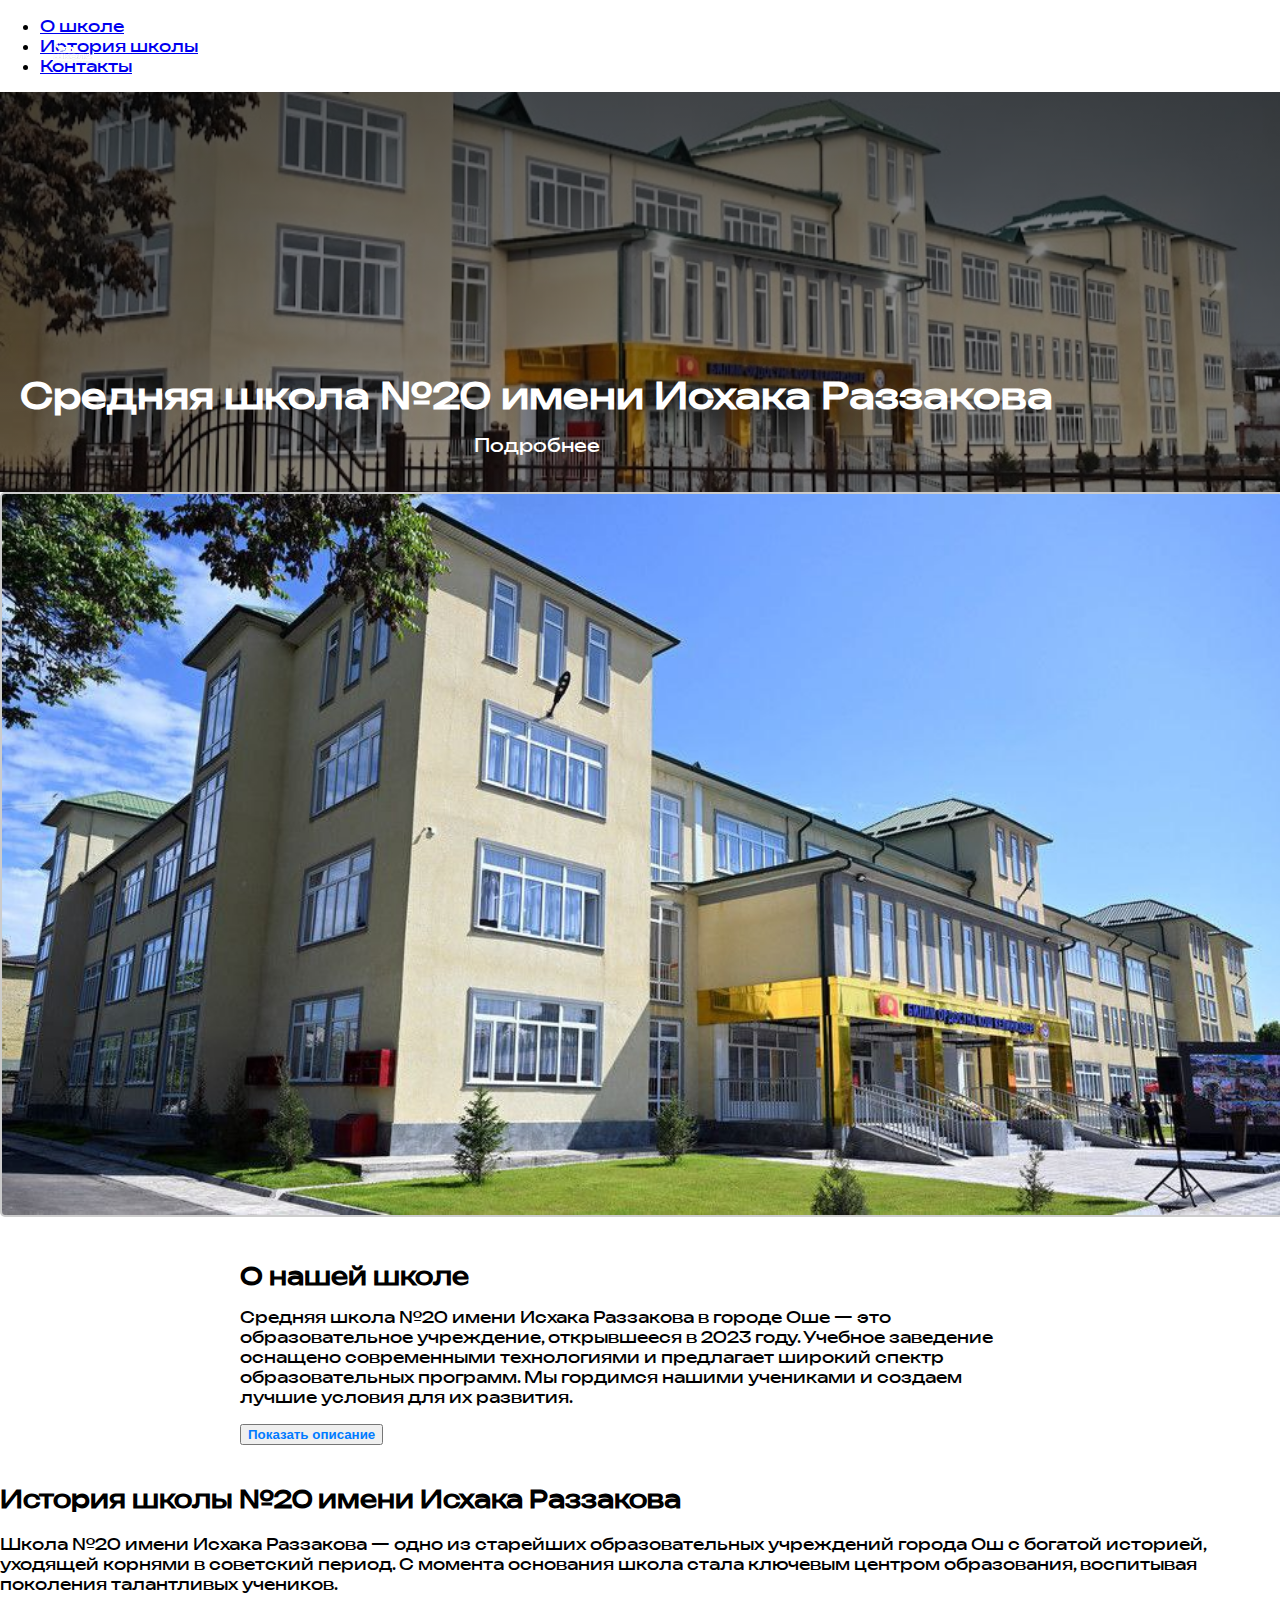
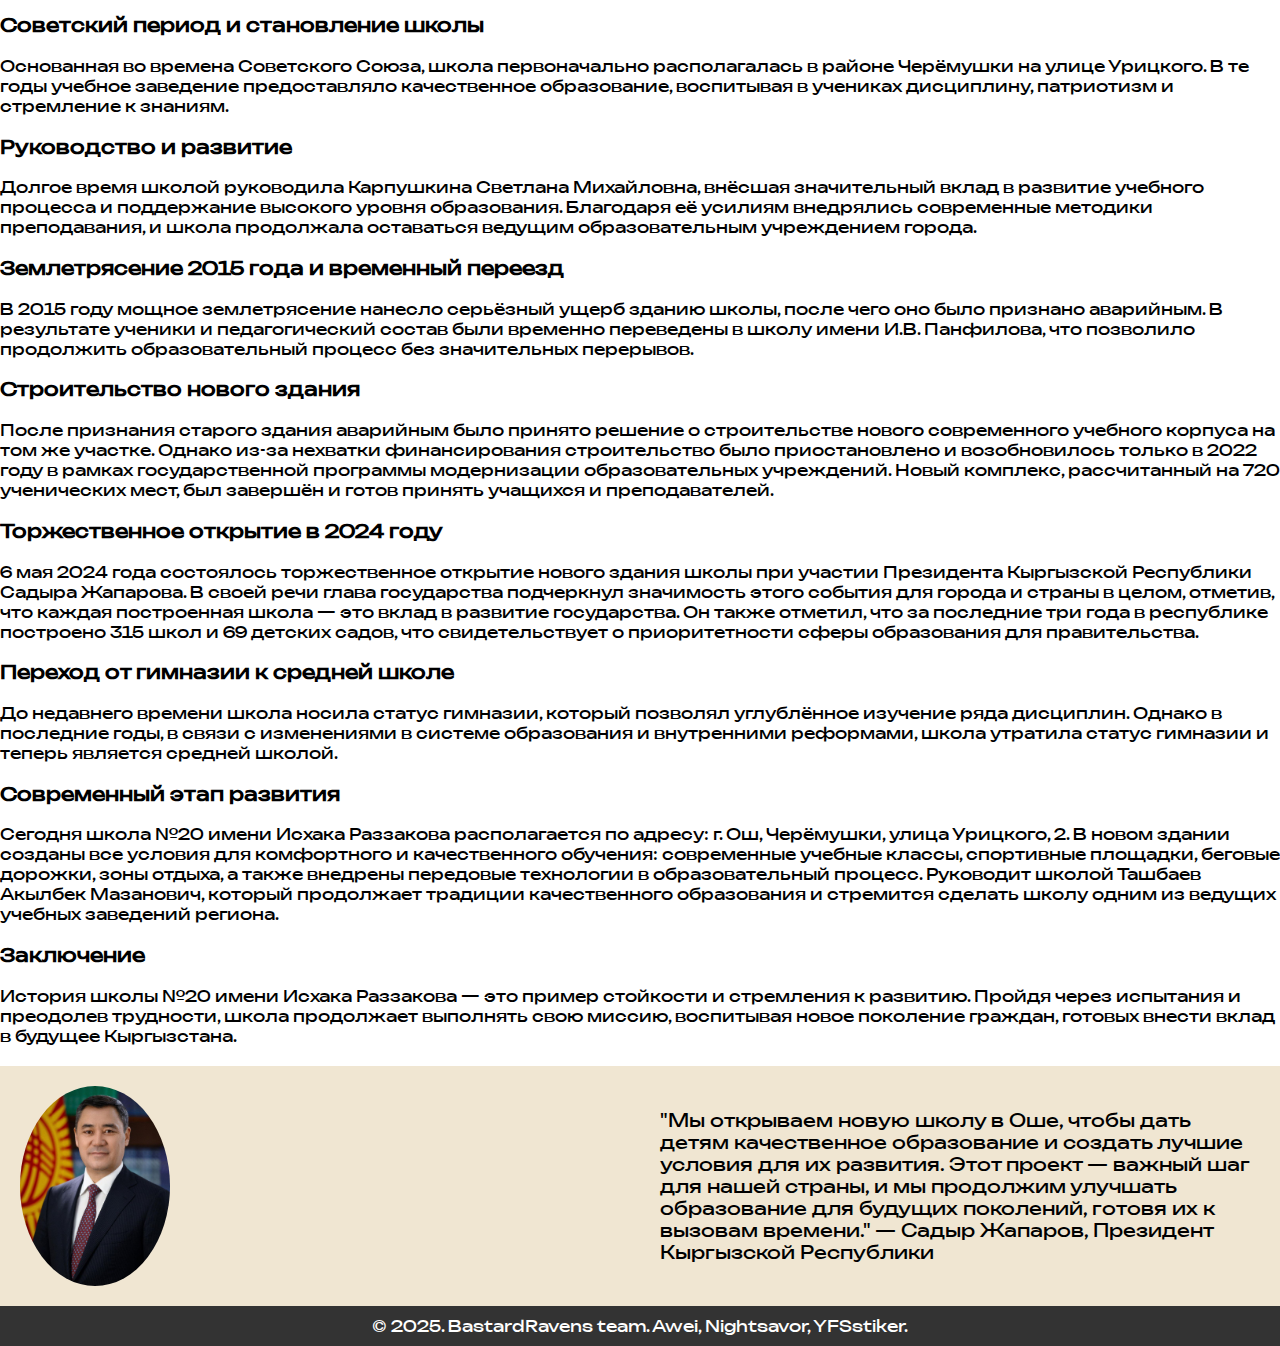
==== commit a7a14bc7: "Update index.html" ====
--- a/index.html
+++ b/index.html
@@ -13,10 +13,19 @@
         <img src="school-logo.png" alt="Школа №20">
     </div>
 
+    <!-- Меню -->
+    <nav class="menu">
+        <ul>
+            <li><a href="#about-school">О школе</a></li>
+            <li><a href="#history">История школы</a></li>
+            <li><a href="#contact">Контакты</a></li>
+        </ul>
+    </nav>
+
     <!-- Главная картинка -->
     <div class="main-image" style="background-image: url('school.jpg');">
         <div class="title">
-            <h1> Общеобразовательная школа №20 имени Исхака Раззакова</h1>
+            <h1>Средняя школа №20 имени Исхака Раззакова</h1>
             <p><a href="#about-school">Подробнее</a></p>
         </div>
     </div>
@@ -37,11 +46,41 @@
     <!-- Блок о школе -->
     <div class="about-school" id="about-school">
         <h2>О нашей школе</h2>
-        <p> Школа №20 имени Исхака Раззакова в городе Оше — это образовательное учреждение, открывшееся в 2023 году. Учебное заведение оснащено современными технологиями и предлагает широкий спектр образовательных программ. Мы гордимся нашими учениками и создаем лучшие условия для их развития.</p>
+        <p>Средняя школа №20 имени Исхака Раззакова в городе Оше — это образовательное учреждение, открывшееся в 2023 году. Учебное заведение оснащено современными технологиями и предлагает широкий спектр образовательных программ. Мы гордимся нашими учениками и создаем лучшие условия для их развития.</p>
         <button class="full-description-toggle">Показать описание</button>
         <div class="full-description">
-            <p>В день открытия, Президент Кыргызской Республики Садыр Жапаров отметил важность этого проекта для региона и страны в целом. Он подчеркнул, что образование — это основа будущего и призвал поддерживать учебный процесс на высоком уровне. Также, директор школы Ташбаев Акылбек Мазанович поблагодарил всех за поддержку и выразил уверенность в успешном развитии школы.</p>
+            <p>В день открытия школы, Президент Кыргызской Республики Садыр Жапаров отметил важность этого проекта для региона и страны в целом. Он подчеркнул, что образование — это основа будущего и призвал поддерживать учебный процесс на высоком уровне. Также, директор школы Ташбаев Акылбек Мазанович поблагодарил всех за поддержку и выразил уверенность в успешном развитии школы.</p>
         </div>
+    </div>
+
+    <!-- История школы -->
+    <div class="history" id="history">
+        <h2>История школы №20 имени Исхака Раззакова</h2>
+        <p>Школа №20 имени Исхака Раззакова — одно из старейших образовательных учреждений города Ош с богатой историей, уходящей корнями в советский период. С момента основания школа стала ключевым центром образования, воспитывая поколения талантливых учеников.</p>
+
+        <h3>Советский период и становление школы</h3>
+        <p>Основанная во времена Советского Союза, школа первоначально располагалась в районе Черёмушки на улице Урицкого. В те годы учебное заведение предоставляло качественное образование, воспитывая в учениках дисциплину, патриотизм и стремление к знаниям.</p>
+
+        <h3>Руководство и развитие</h3>
+        <p>Долгое время школой руководила Карпушкина Светлана Михайловна, внёсшая значительный вклад в развитие учебного процесса и поддержание высокого уровня образования. Благодаря её усилиям внедрялись современные методики преподавания, и школа продолжала оставаться ведущим образовательным учреждением города.</p>
+
+        <h3>Землетрясение 2015 года и временный переезд</h3>
+        <p>В 2015 году мощное землетрясение нанесло серьёзный ущерб зданию школы, после чего оно было признано аварийным. В результате ученики и педагогический состав были временно переведены в школу имени И.В. Панфилова, что позволило продолжить образовательный процесс без значительных перерывов.</p>
+
+        <h3>Строительство нового здания</h3>
+        <p>После признания старого здания аварийным было принято решение о строительстве нового современного учебного корпуса на том же участке. Однако из-за нехватки финансирования строительство было приостановлено и возобновилось только в 2022 году в рамках государственной программы модернизации образовательных учреждений. Новый комплекс, рассчитанный на 720 ученических мест, был завершён и готов принять учащихся и преподавателей.</p>
+
+        <h3>Торжественное открытие в 2024 году</h3>
+        <p>6 мая 2024 года состоялось торжественное открытие нового здания школы при участии Президента Кыргызской Республики Садыра Жапарова. В своей речи глава государства подчеркнул значимость этого события для города и страны в целом, отметив, что каждая построенная школа — это вклад в развитие государства. Он также отметил, что за последние три года в республике построено 315 школ и 69 детских садов, что свидетельствует о приоритетности сферы образования для правительства.</p>
+
+        <h3>Переход от гимназии к средней школе</h3>
+        <p>До недавнего времени школа носила статус гимназии, который позволял углублённое изучение ряда дисциплин. Однако в последние годы, в связи с изменениями в системе образования и внутренними реформами, школа утратила статус гимназии и теперь является средней школой.</p>
+
+        <h3>Современный этап развития</h3>
+        <p>Сегодня школа №20 имени Исхака Раззакова располагается по адресу: г. Ош, Черёмушки, улица Урицкого, 2. В новом здании созданы все условия для комфортного и качественного обучения: современные учебные классы, спортивные площадки, беговые дорожки, зоны отдыха, а также внедрены передовые технологии в образовательный процесс. Руководит школой Ташбаев Акылбек Мазанович, который продолжает традиции качественного образования и стремится сделать школу одним из ведущих учебных заведений региона.</p>
+
+        <h3>Заключение</h3>
+        <p>История школы №20 имени Исхака Раззакова — это пример стойкости и стремления к развитию. Пройдя через испытания и преодолев трудности, школа продолжает выполнять свою миссию, воспитывая новое поколение граждан, готовых внести вклад в будущее Кыргызстана.</p>
     </div>
 
     <!-- Фото президента с цитатой -->
@@ -53,8 +92,9 @@
     </div>
 
     <footer>
-        <p>&copy;2025. Bastard Ravens.
-        Awei, Nightsavor, YFStriker</p>
+        <p>&copy; 2025. BastardRavens team.
+        
+         Awei, Nightsavor, YFSstiker.</p>
     </footer>
 
     <script src="script.js"></script>
--- a/style.css
+++ b/style.css
@@ -1,117 +1,166 @@
+/* Подключение шрифта */
+@font-face {
+    font-family: 'Bounded-Regular';
+    src: url('Bounded-Regular.woff') format('woff');
+    font-weight: normal;
+    font-style: normal;
+}
+
+/* Общие стили */
 body {
-    font-family: 'Bounded-Regular', Arial, sans-serif;
+    font-family: 'Bounded-Regular', sans-serif;
     margin: 0;
     padding: 0;
-    background-color: #f4f4f4;
+    box-sizing: border-box;
+    background-color: white;
+    animation: fadeIn 0.3s ease-in-out;
 }
 
-header {
-    background-color: #333;
-    color: white;
-    padding: 20px;
-    display: flex;
-    justify-content: space-between;
-    align-items: center;
+/* Логотип */
+.logo img {
+    width: 100px;
+    height: auto;
+    position: absolute;
+    top: 15px;
+    left: 20px;
+    z-index: 2;
 }
 
-header .logo img {
-    height: 50px;
+/* Главная картинка */
+.main-image {
+    background-size: cover;
+    background-position: center;
+    height: 400px;
+    position: relative;
+    display: flex;
+    align-items: center;
+    justify-content: center;
+    text-align: center;
+    color: white;
 }
 
-.navbar ul {
-    list-style: none;
-    display: flex;
-    gap: 20px;
+.main-image::before {
+    content: "";
+    position: absolute;
+    top: 0;
+    left: 0;
+    width: 100%;
+    height: 100%;
+    background: linear-gradient(to bottom, rgba(0, 0, 0, 0.6), rgba(0, 0, 0, 0.3));
+    z-index: 1;
 }
 
-.navbar ul li {
-    display: inline;
+/* Текст поверх изображения */
+.title {
+    position: absolute;
+    bottom: 20px;
+    left: 20px;
+    color: white;
+    z-index: 2;
 }
 
-.navbar ul li a {
-    color: white;
-    text-decoration: none;
-    font-size: 18px;
-}
-
-.navbar ul li a:hover {
-    color: #f4f4f4;
-}
-
-.main-image {
-    background-image: url('school.png');
-    background-size: cover;
-    background-position: center;
-    height: 300px;
-    display: flex;
-    justify-content: center;
-    align-items: center;
-    color: white;
-    text-shadow: 2px 2px 4px rgba(0, 0, 0, 0.5);
-}
-
-.main-image h1 {
+.title h1 {
     font-size: 36px;
     margin: 0;
 }
 
-.slider {
-    position: relative;
-    max-width: 100%;
-    margin: 20px 0;
+.title p a {
+    color: white;
+    font-size: 18px;
+    text-decoration: none;
 }
 
-.slides img {
-    width: 100%;
-    display: none;
+/* Слайдшоу */
+.slideshow-container {
+    max-width: 100%;
+    position: relative;
+    margin: auto;
 }
 
-.slider-controls {
-    position: absolute;
-    top: 50%;
-    width: 100%;
-    display: flex;
-    justify-content: space-between;
+.mySlides {
+    display: none;
+    animation: slideFade 1s ease-in-out;
 }
 
-button {
-    background-color: rgba(0, 0, 0, 0.5);
-    color: white;
-    padding: 10px;
-    border: none;
-    cursor: pointer;
+.mySlides img {
+    width: 100%;
+    height: auto;
+    border: 2px solid #ccc;
+    border-radius: 5px;
 }
 
-button:hover {
-    background-color: rgba(0, 0, 0, 0.7);
+/* Анимация для слайдов */
+@keyframes slideFade {
+    from { opacity: 0; }
+    to { opacity: 1; }
 }
 
+/* Блок о школе */
 .about-school {
-    padding: 40px;
+    padding: 20px;
     background-color: white;
-    text-align: justify;
+    max-width: 800px;
+    margin: auto;
+}
+
+.about-school h2 {
+    font-size: 24px;
+    margin-bottom: 10px;
+}
+
+.full-description-toggle {
+    color: #007BFF;
+    cursor: pointer;
+    font-weight: bold;
 }
 
 .full-description {
     display: none;
+    margin-top: 20px;
+    background-color: #f0e6d2;
+    padding: 10px;
 }
 
-button.toggle-btn {
-    margin-top: 20px;
-    padding: 10px;
-    background-color: #333;
-    color: white;
-    border: none;
-    cursor: pointer;
+.full-description p {
+    margin: 0;
 }
 
-button.toggle-btn:hover {
-    background-color: #444;
+/* Блок президента */
+.president-block {
+    display: flex;
+    align-items: center;
+    justify-content: space-between;
+    margin-top: 20px;
+    background-color: #f0e6d2;
+    padding: 20px;
 }
 
+.president-photo {
+    width: 150px;
+    height: auto;
+    border-radius: 50%;
+}
+
+.quote {
+    font-size: 18px;
+    margin-left: 20px;
+    max-width: 600px;
+}
+
+/* Футер */
 footer {
     background-color: #333;
     color: white;
     text-align: center;
     padding: 10px;
 }
+
+footer p {
+    margin: 0;
+}
+
+/* Анимация появления страницы */
+@keyframes fadeIn {
+    from { opacity: 0; }
+    to { opacity: 1; }
+}
